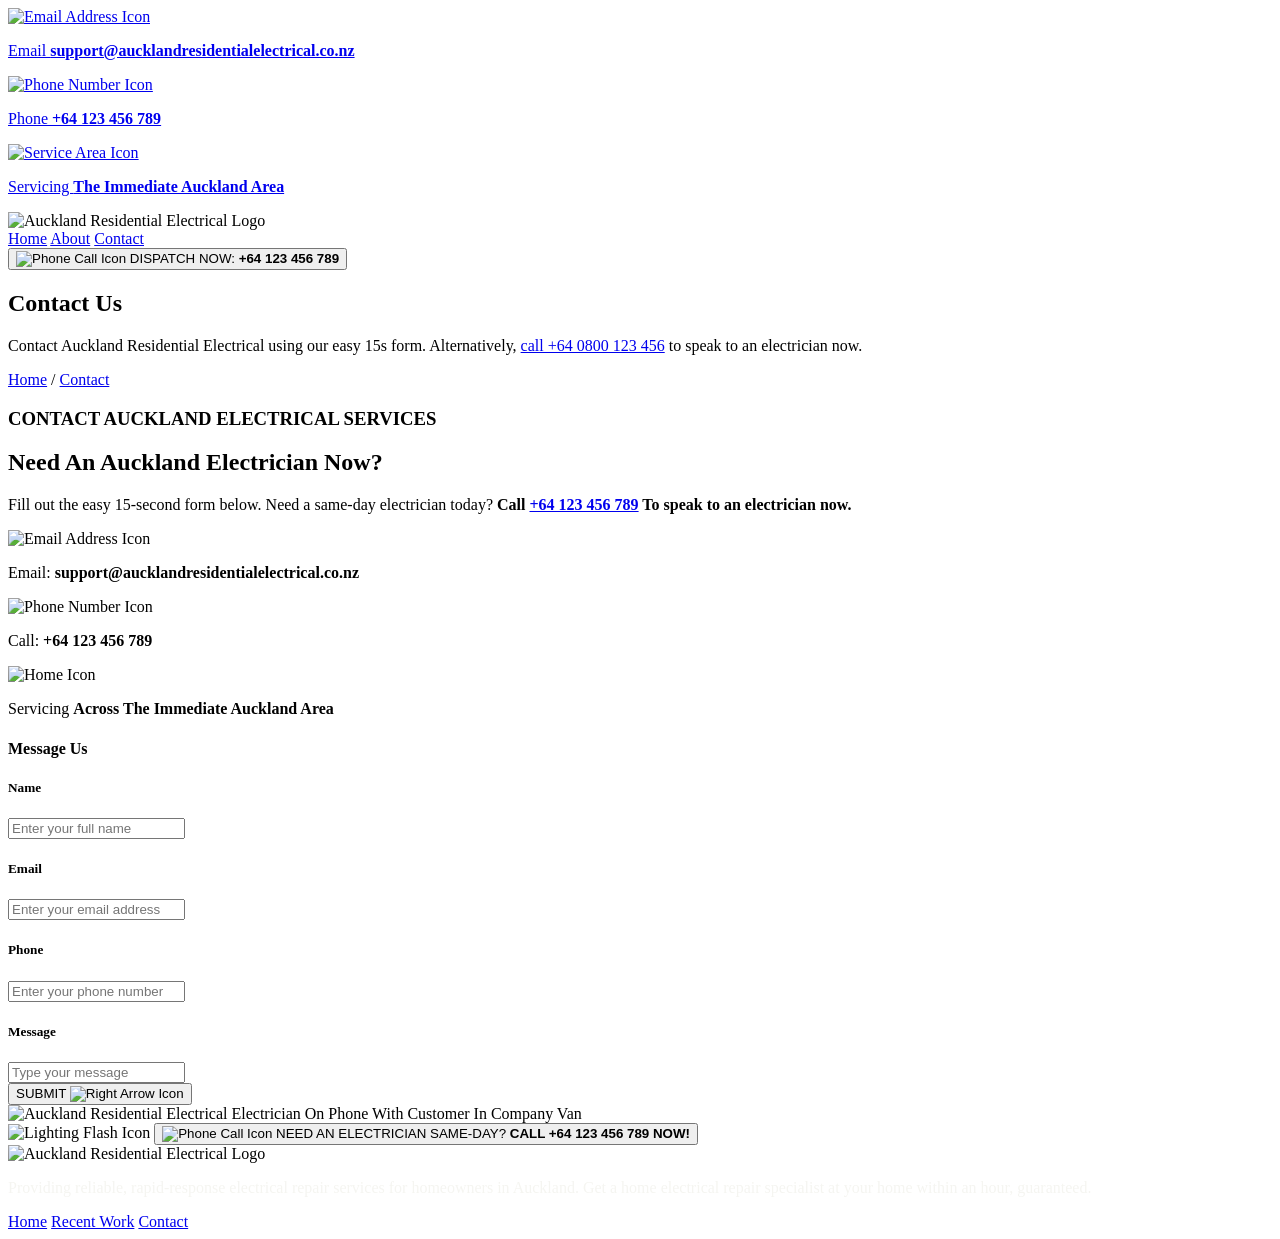
==== contact.html @ f425f7d3 "FINAL COMMIT: HTML upload for full contact page" ====
<!DOCTYPE html>

<html>
    <head>
        <!--Meta information-->
        <title>Contact Us | Auckland Residential Electrical</title>
        <meta name="description" content="Contact Auckland Residential Electrical using our easy 15s form. Alternatively, call +64 0800 123 456 to speak to an electrician now.">
        <meta charset="UTF-8">

        <!--CSS stylesheet connections-->
        <link rel="stylesheet" href="../css/main.css">
        <link rel="stylesheet" href="../css/global.css">
        <link rel="stylesheet" href="../css/contact.css">
        
        <!--Inter font connection-->
        <link rel="preconnect" href="https://fonts.googleapis.com">
        <link rel="preconnect" href="https://fonts.gstatic.com" crossorigin>
        <link href="https://fonts.googleapis.com/css2?family=Inter:ital,opsz,wght@0,14..32,100..900;1,14..32,100..900&display=swap" rel="stylesheet">

        <!--Roboto font connection-->
        <link rel="preconnect" href="https://fonts.googleapis.com">
        <link rel="preconnect" href="https://fonts.gstatic.com" crossorigin>
        <link href="https://fonts.googleapis.com/css2?family=Roboto:ital,wght@0,100..900;1,100..900&display=swap" rel="stylesheet">

        <!--Google Sans font connection-->
        <link rel="preconnect" href="https://fonts.googleapis.com">
        <link rel="preconnect" href="https://fonts.gstatic.com" crossorigin>
        <link href="https://fonts.googleapis.com/css2?family=Google+Sans:ital,opsz,wght@0,17..18,400..700;1,17..18,400..700&family=Roboto:ital,wght@0,100..900;1,100..900&display=swap" rel="stylesheet">
    </head>
    <body>
        <header>
            <!--The yellow bar at the top of the header. Displays email, phone, & service area buttons in a thin row-->
            <div class="header-top-bar">
                <a class="header-top-bar-contact-button" href="mailto:support@aucklandresidentialelectrical.co.nz"> <!--'a' element acts as a link AND container for icon & text-->
                    <img class="header-top-bar-contact-button-icon" src="../images/icons/email_address_icon.png" alt="Email Address Icon">
                    <p class="header-top-bar-contact-button-text">Email <strong>support@aucklandresidentialelectrical.co.nz</strong></p>
                </a>
                <a class="header-top-bar-contact-button" href="tel:+64 123 456 789"> <!--'a' element acts as a link AND container for icon & text-->
                    <img class="header-top-bar-contact-button-icon" src="../images/icons/phone_number_icon.png" alt="Phone Number Icon">
                    <p class="header-top-bar-contact-button-text">Phone <strong>+64 123 456 789</strong></p>
                </a>
                <a class="header-top-bar-contact-button" href="https://maps.google.com/aucklandresidentialelectrical.co.nz" target="_blank"> <!--'a' element acts as a link AND container for icon & text-->
                    <img class="header-top-bar-contact-button-icon" src="../images/icons/home_icon.png" alt="Service Area Icon">
                    <p class="header-top-bar-contact-button-text">Servicing <strong>The Immediate Auckland Area</strong></p>
                </a>
            </div>
            <!--The main header content container, such as logo and nav bar-->
            <div class="header-main">
                <img class="header-logo" src="../images/main-images/Auckland_Residential_Electrical_Logo_Cropped.jpg" alt="Auckland Residential Electrical Logo" href=".html\index.html">
                <div class="header-navigation-bar">
                    <a class="header-navigation-button" href="../html/index.html" target="_blank">Home</a>
                    <a class="header-navigation-button" href="../html/recent-work.html" target="_blank">About</a>
                    <a class="header-navigation-button" href="../html/contact.html" target="_blank">Contact</a>
                </div>
                <!--The phone call CTA button acts as a button AND as a container for icon + text-->
                <button class="header-phone-call-button" href="tel:+64 123 456 789">
                    <img class="header-phone-call-button-phone-icon" src="../images/icons/phone_number_icon.png" alt="Phone Call Icon">
                    DISPATCH NOW: <strong>+64 123 456 789</strong>
                </button>
            </div>
        </header>
        <main>
            <section class="breadcrumb-section">
                <div class="breadcrumb-section-main">
                    <div class="content-container" style="gap: 20px;">
                        <h1 class="breadcrumb-section-h1">Contact Us</h1>
                        <p class="breadcrumb-section-text">Contact Auckland Residential Electrical using our easy 15s form. Alternatively, <a class="breadcrumb-section-text-call-link" href="tel:+64 123456789">call +64 0800 123 456</a> to speak to an electrician now.</p>
                    </div>
                </div>
                <div class="breadcrumb-container">
                    <p class="breadcrumb"><a class="breadcrumb-link" href="../html/index.html" target="_blank">Home</a> / <a class="breadcrumb-link" href="../html/contact.html" target="_blank">Contact</a></p>
                </div>
            </section>
            <section class="contact-section">
                <div class="contact-section-two-column-layout-div">
                    <div class="content-container">
                        <div class="text-container">
                            <h3>CONTACT AUCKLAND ELECTRICAL SERVICES</h3>
                            <h2>Need An Auckland Electrician Now?</h2>
                            <p>Fill out the easy 15-second form below. Need a same-day electrician today? <strong>Call <a class="contact-section-call-link" href="tel:+64 123456789">+64 123 456 789</a> To speak to an electrician now.</strong></p>
                        </div>
                        <div class="contact-details-container" href="mailto:support@aucklandresidential.co.nz">
                            <div class="contact-detail">
                                <img class="contact-detail-icon" href="mailto:support@aucklandresidential.co.nz" src="../images/icons/email_address_icon.png" alt="Email Address Icon">
                                <p class="contact-detail-text" href="mailto:support@aucklandresidential.co.nz">Email: <strong>support@aucklandresidentialelectrical.co.nz</strong></p>
                            </div>
                            <div class="contact-detail" href="tel:+64 123456789">
                                <img class="contact-detail-icon" href="tel:+64 123456789" src="../images/icons/phone_number_icon.png" alt="Phone Number Icon">
                                <p class="contact-detail-text" href="tel:+64 123456789">Call: <strong>+64 123 456 789</strong></p>
                            </div>
                            <div class="contact-detail" href="https://maps.google.com/auckland-residential-electrical" target="_blank">
                                <img class="contact-detail-icon" href="https://maps.google.com/auckland-residential-electrical" target="_blank" src="../images/icons/home_icon.png" alt="Home Icon">
                                <p class="contact-detail-text" href="https://maps.google.com/auckland-residential-electrical" target="_blank">Servicing <strong>Across The Immediate Auckland Area</strong></p>
                            </div>
                        </div>
                        <form class="contact-section-form">
                            <h4 class="contact-form-header">Message Us</h4>
                            <div class="form-field-container">
                                <h5 class="form-field-title">Name</h5>
                                <input class="form-field" type="text" placeholder="Enter your full name">
                            </div>
                            <div class="form-field-container">
                                <h5 class="form-field-title">Email</h5>
                                <input class="form-field" type="email" placeholder="Enter your email address">
                            </div>
                            <div class="form-field-container">
                                <h5 class="form-field-title">Phone</h5>
                                <input class="form-field" type="tel" placeholder="Enter your phone number">
                            </div>
                            <div class="form-field-container">
                                <h5 class="form-field-title">Message</h5>
                                <input class="form-field" type="text" placeholder="Type your message">
                            </div>
                            <button class="form-submit-button">
                                SUBMIT
                                <img class="form-submit-button-icon" src="../images/icons/right_arrow_icon.png" alt="Right Arrow Icon">
                            </button>
                        </form>
                    </div>
                    <div class="contact-section-right-image-container">
                        <img class="contact-section-right-image" src="../images/main-images/auckland_city_five.jpg" alt="Auckland Residential Electrical Electrician On Phone With Customer In Company Van">
                    </div>
                </div>
            </section>
        </main>
        <footer>
            <div class="footer-top-div" href="tel:+64 123456789">
                <img class="footer-top-div-lighting-flash-icon" src="../images/icons/lightning_flash_icon.png" alt="Lighting Flash Icon">
                <button class="footer-top-div-call-button">
                    <img class="footer-top-div-call-button-phone-icon" src="../images/icons/phone_number_icon.png" alt="Phone Call Icon">
                    NEED AN ELECTRICIAN SAME-DAY? <strong>CALL <span class="footer-top-div-call-button-number-underline-text">+64 123 456 789 NOW!</span></strong>
                </button>
            </div>
            <div class="footer-main">
                <img class="footer-logo" src="../images/main-images/Auckland_Residential_Electrical_Logo_Cropped.jpg" alt="Auckland Residential Electrical Logo">
                <p style="color: #f5f5f1;">Providing reliable, rapid-response electrical repair services for homeowners in Auckland. Get a home electrical repair specialist at your home within an hour, guaranteed.</p>
                <div class="footer-navigation-bar">
                    <a class="footer-navigation-button" href="../html/index.html" target="_blank">Home</a>
                    <a class="footer-navigation-button" href="../html/recent-work.html" target="_blank">Recent Work</a>
                    <a class="footer-navigation-button" href="../html/contact.html" target="_blank">Contact</a>
                </div>
            </div>
        </footer>
    </body>
</html>
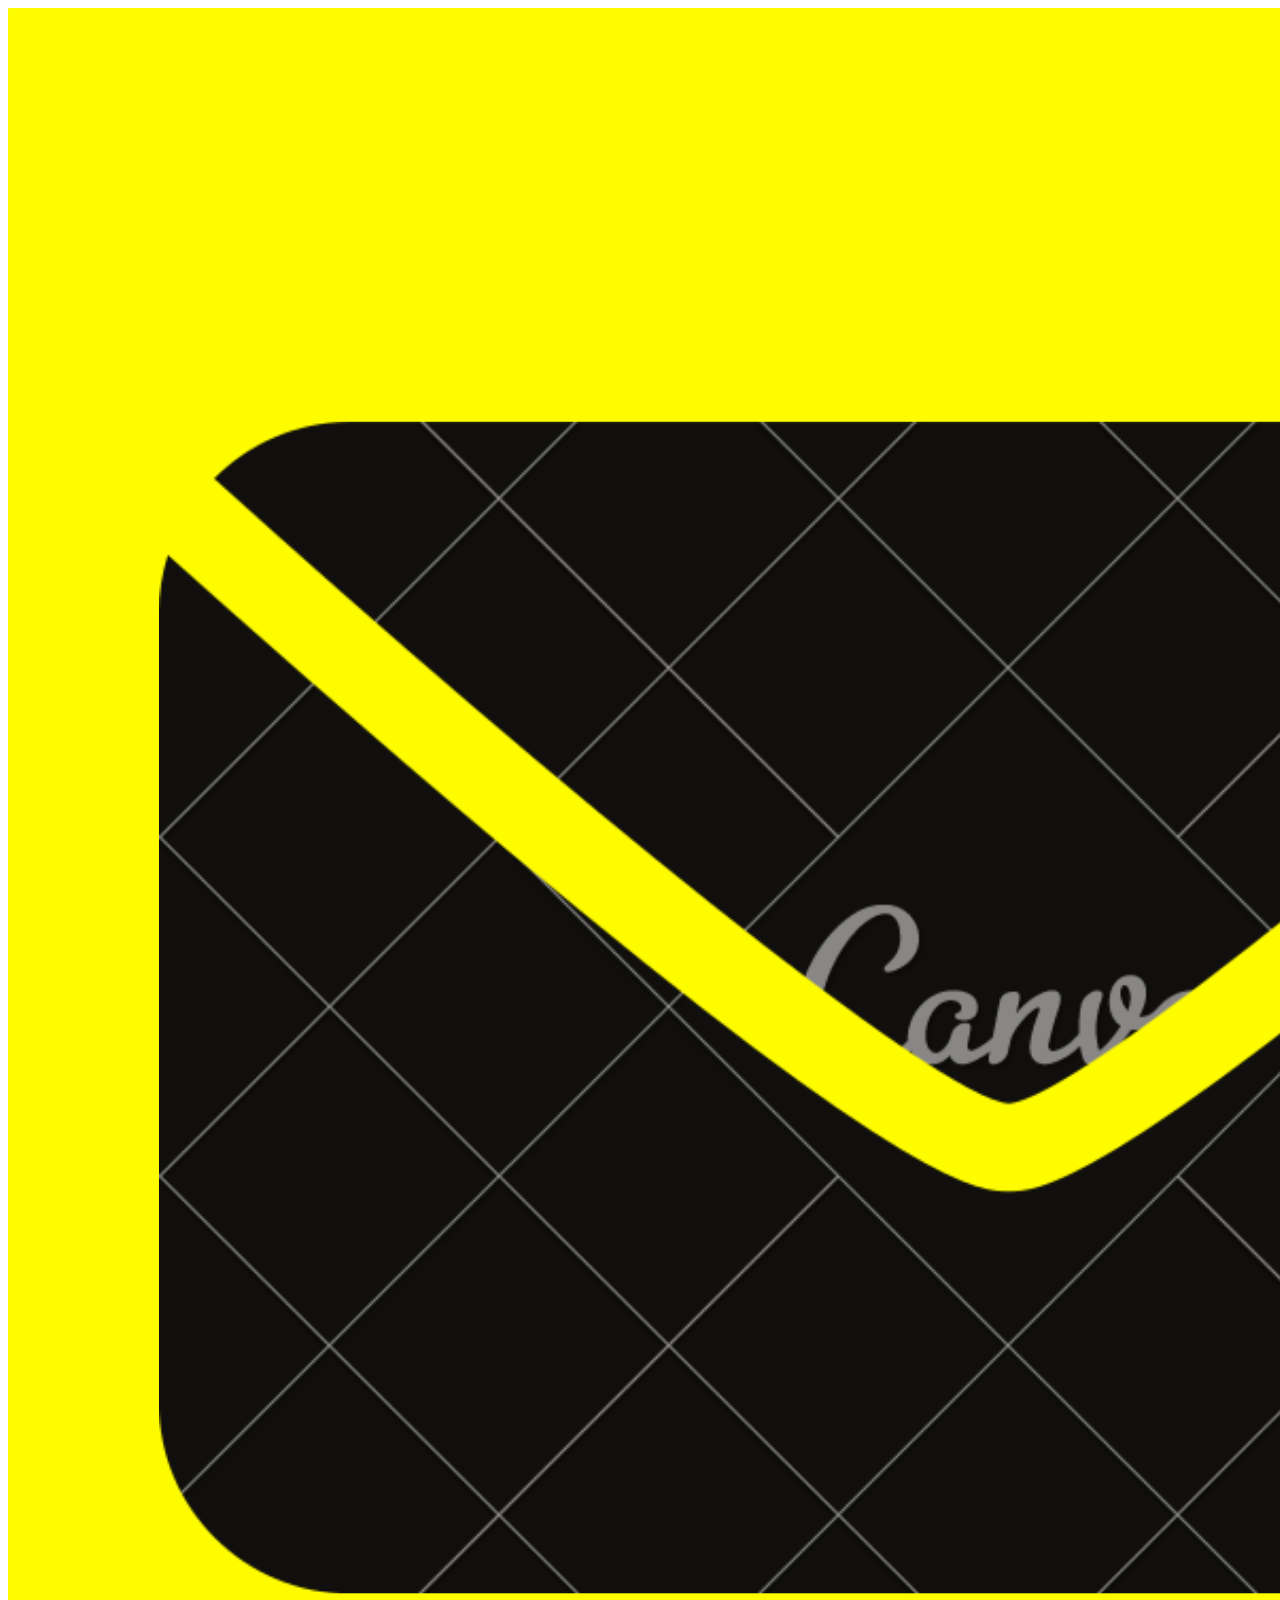
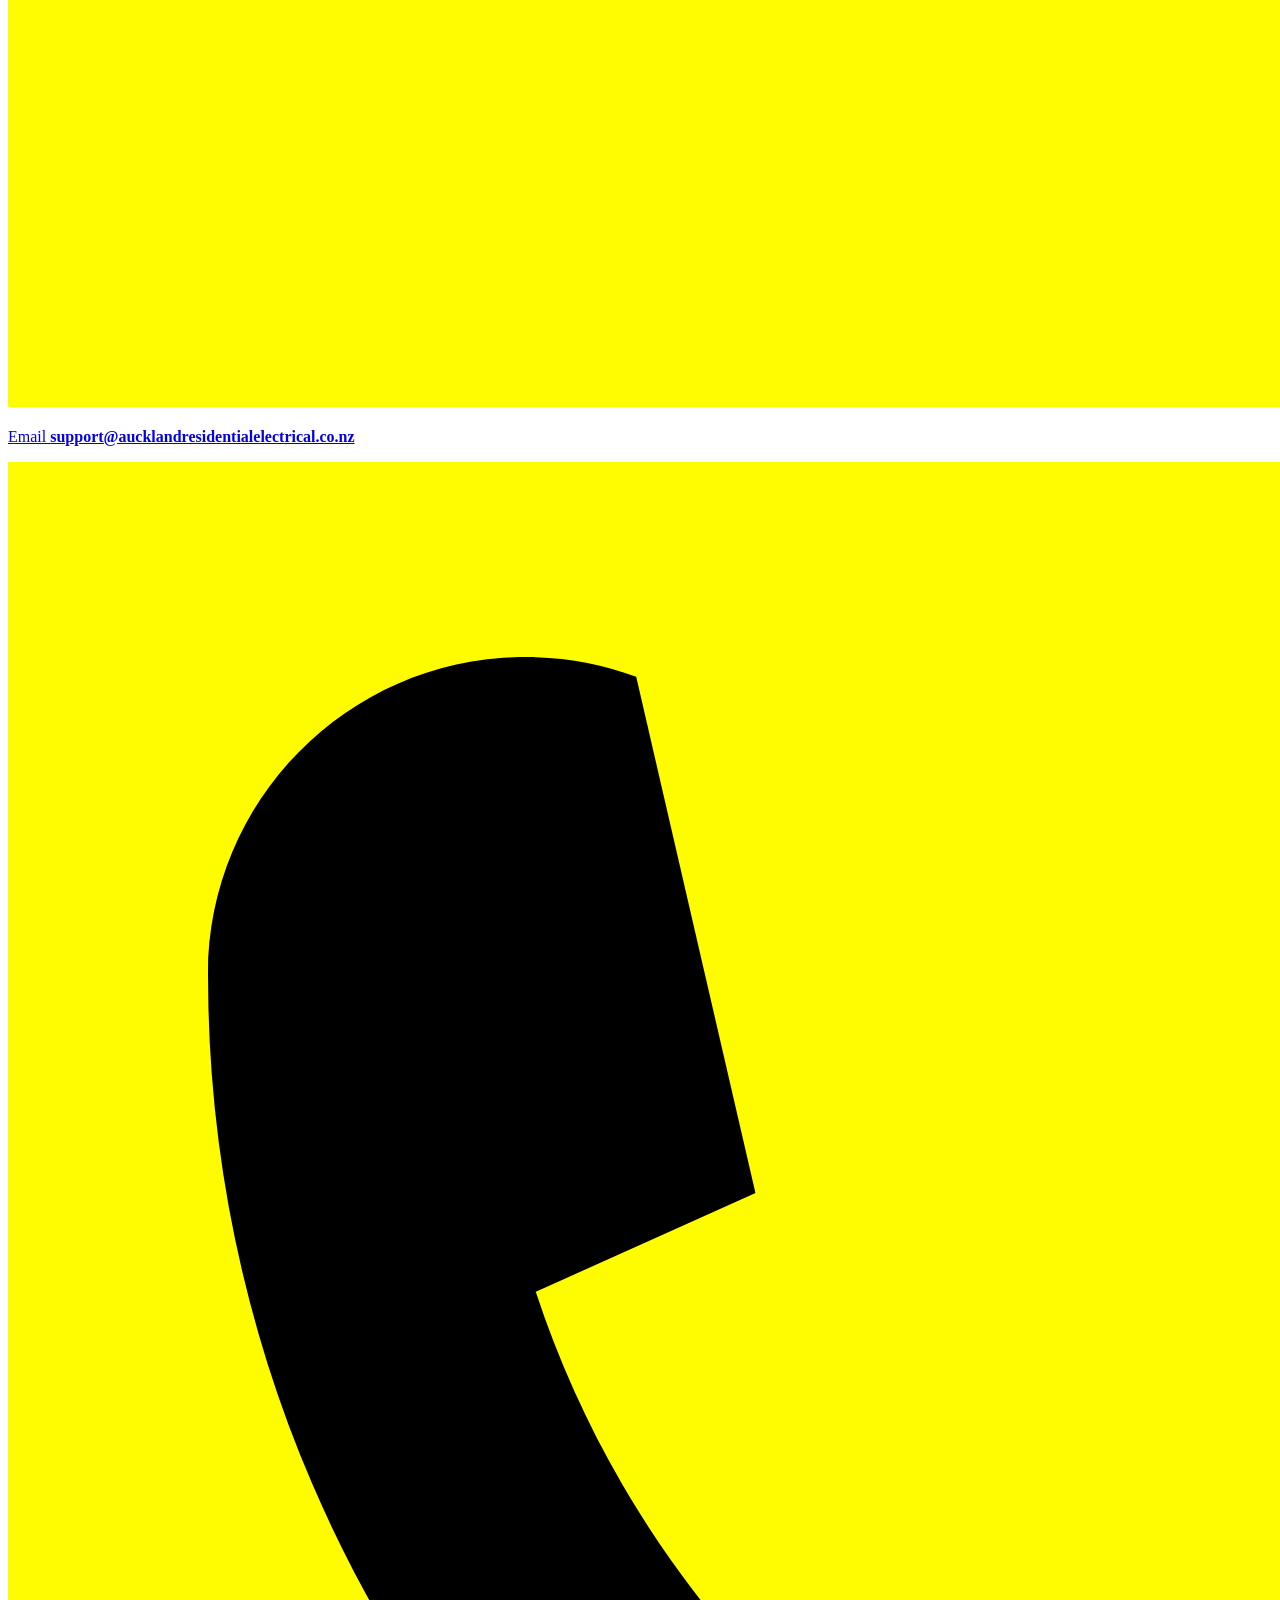
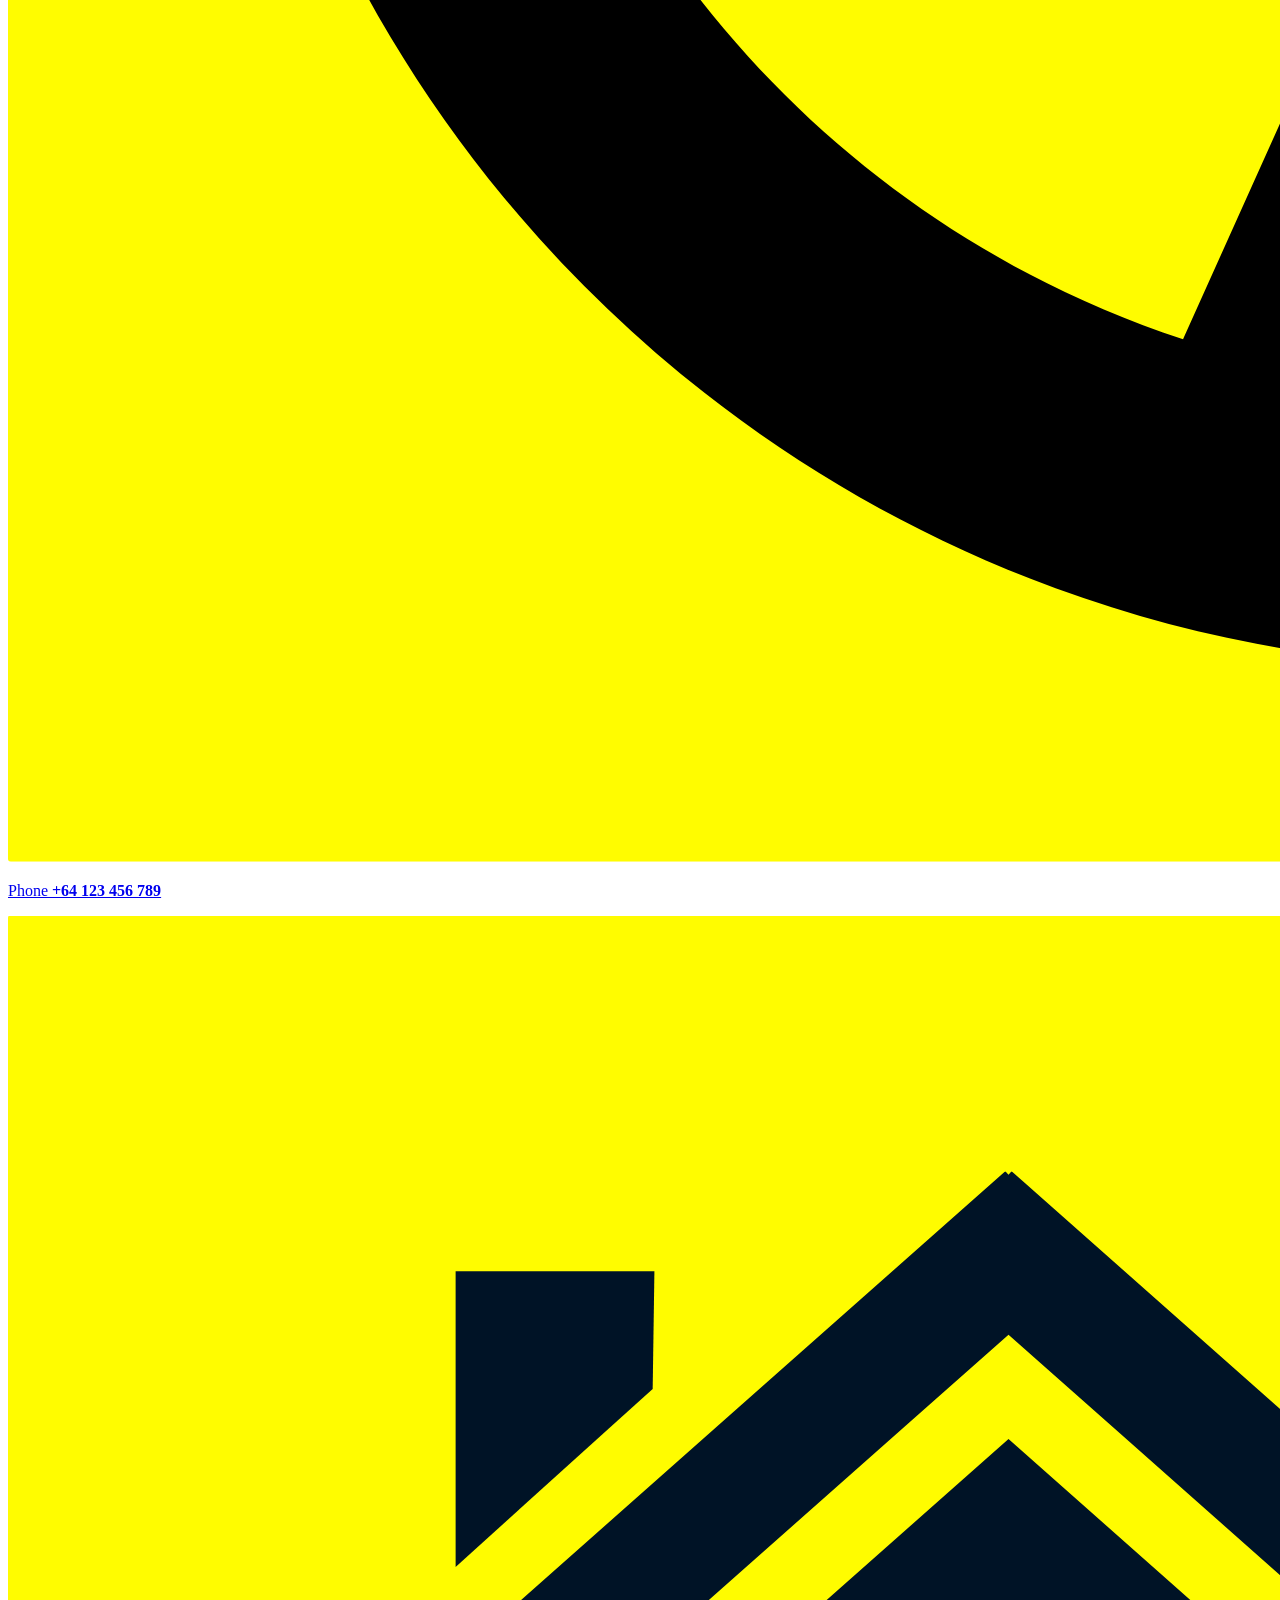
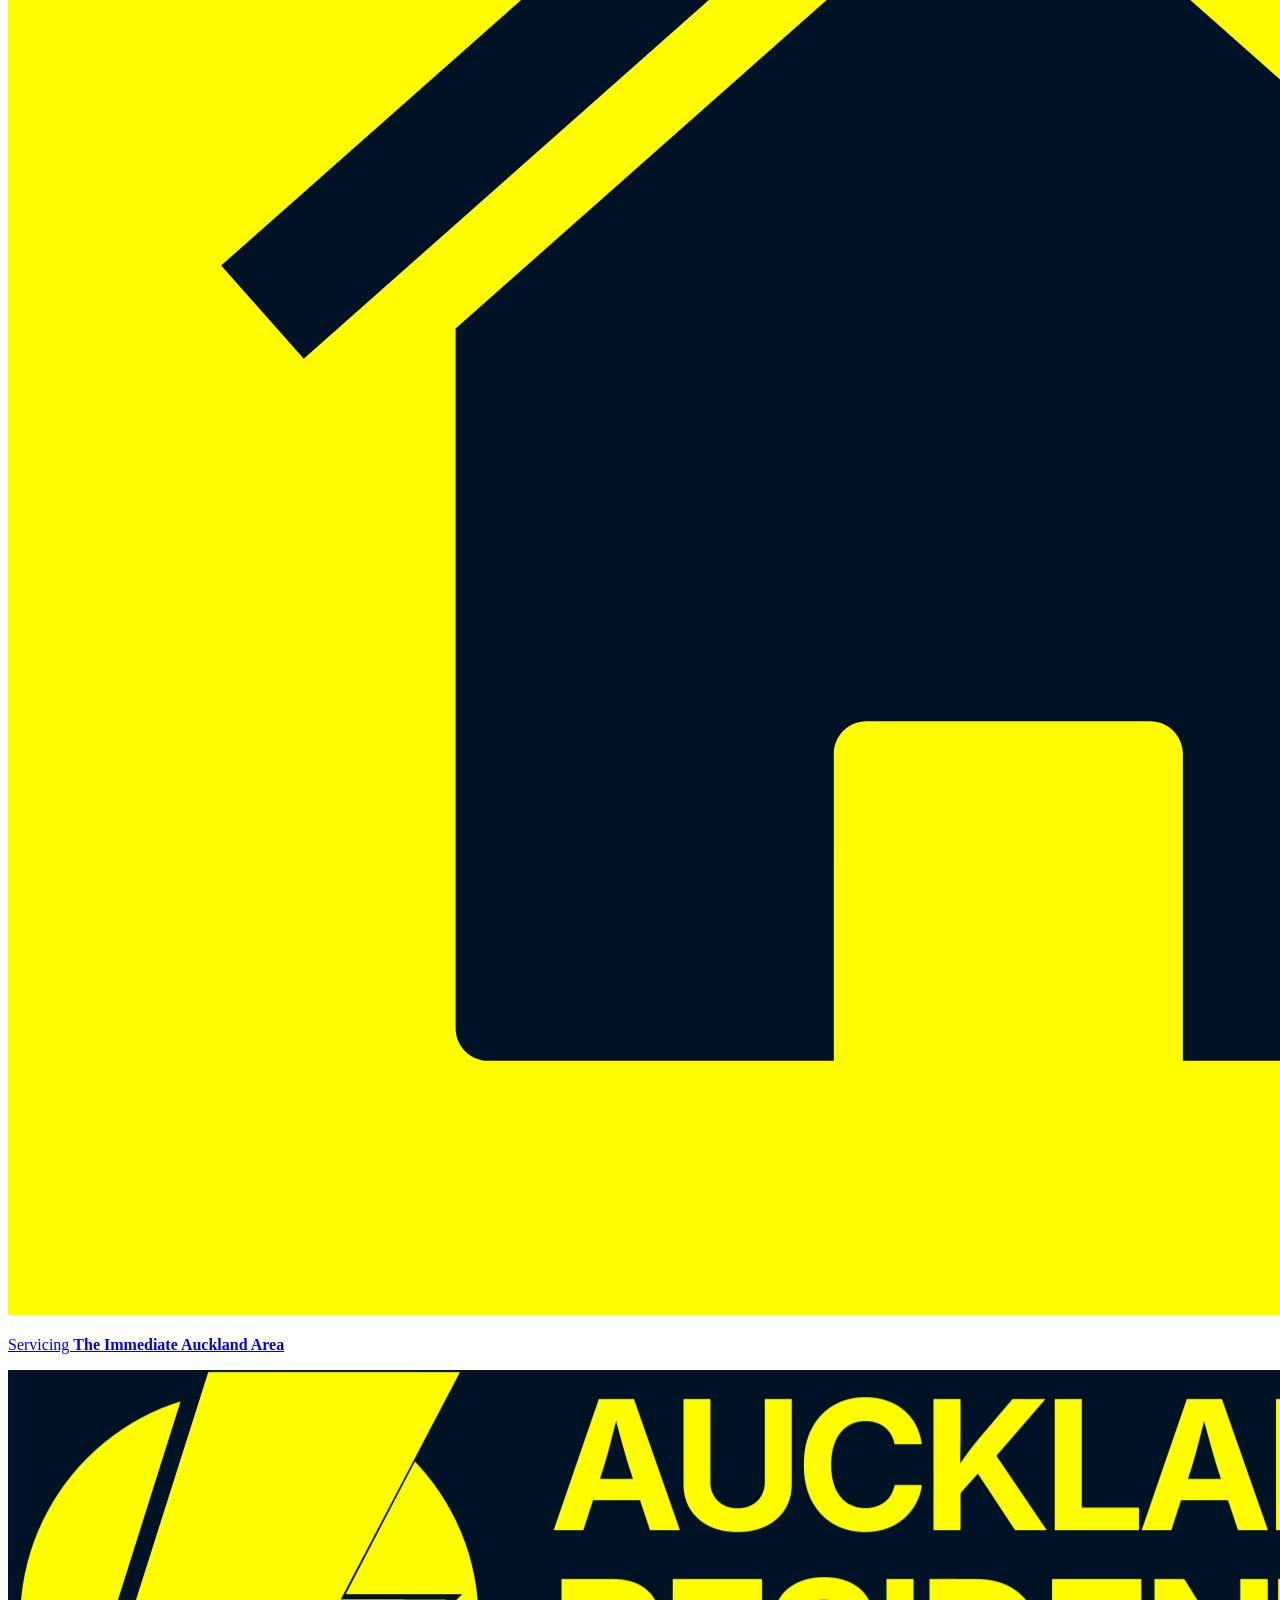
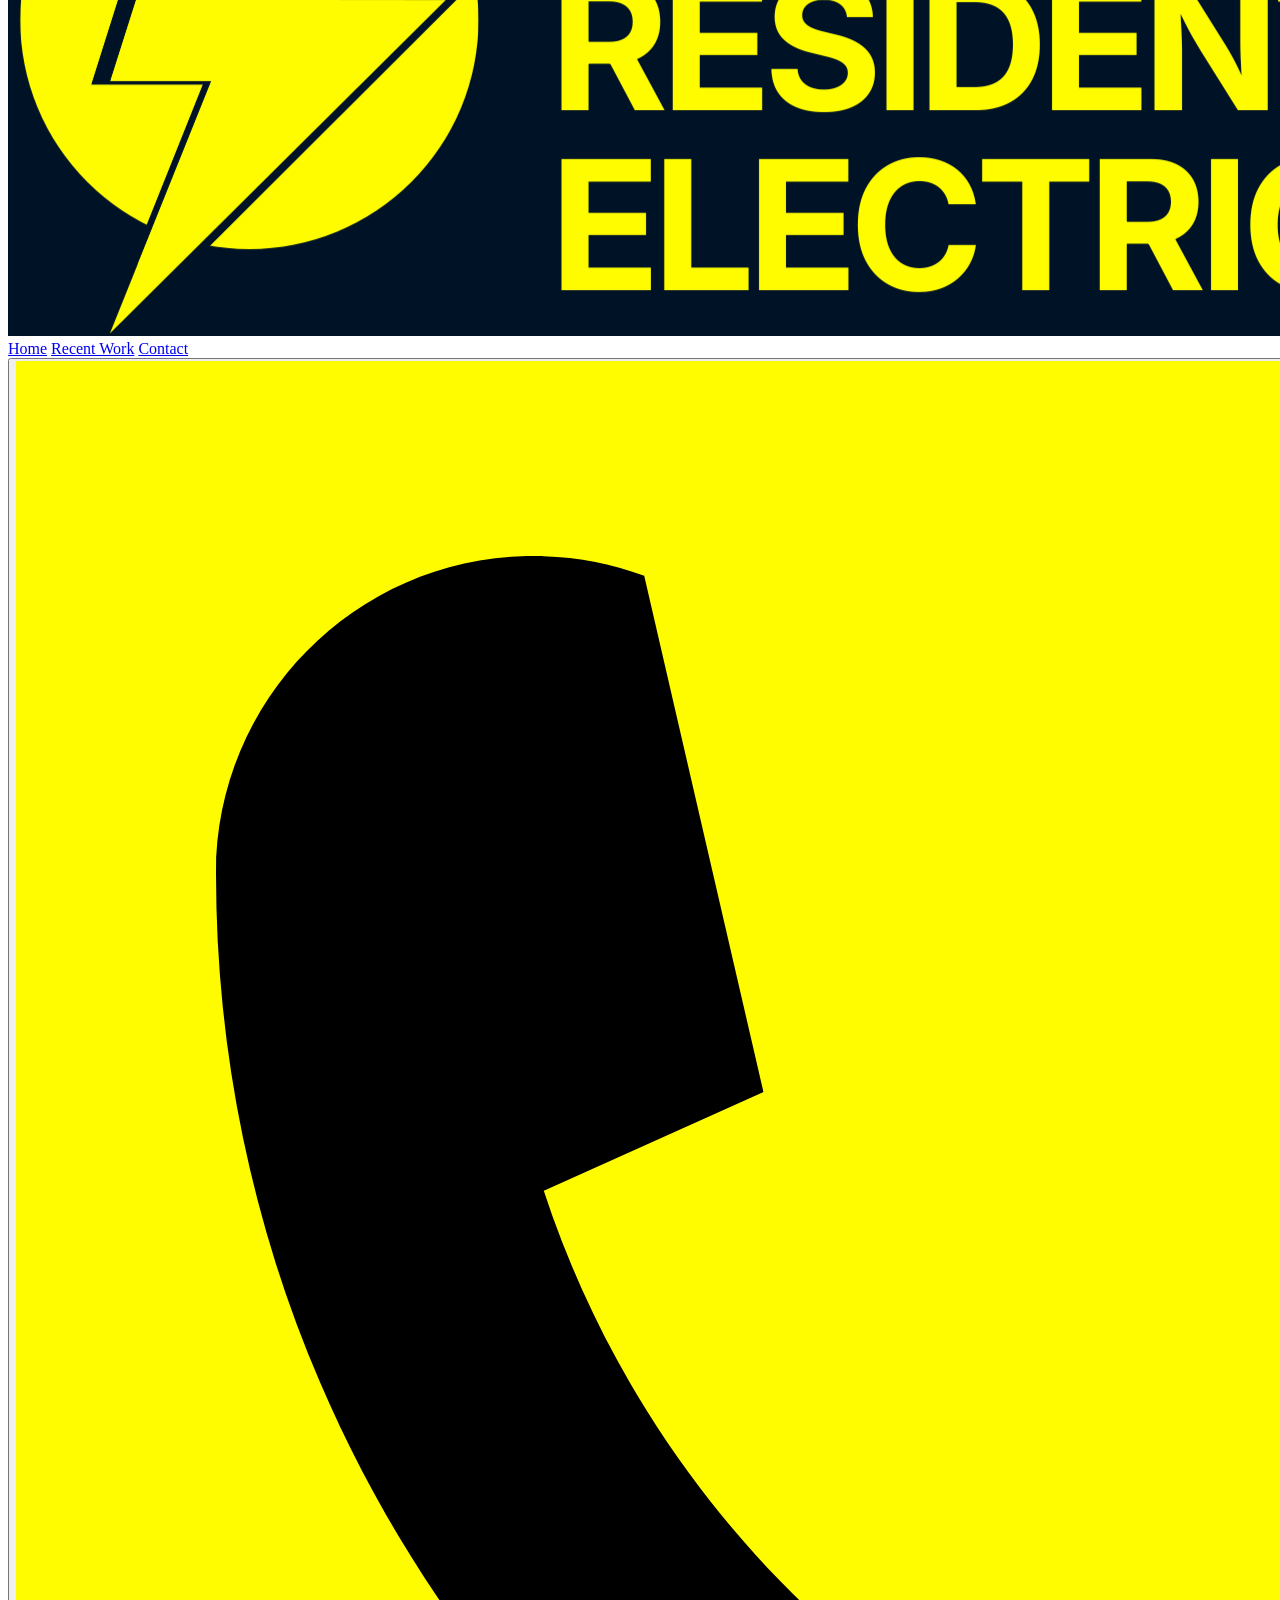
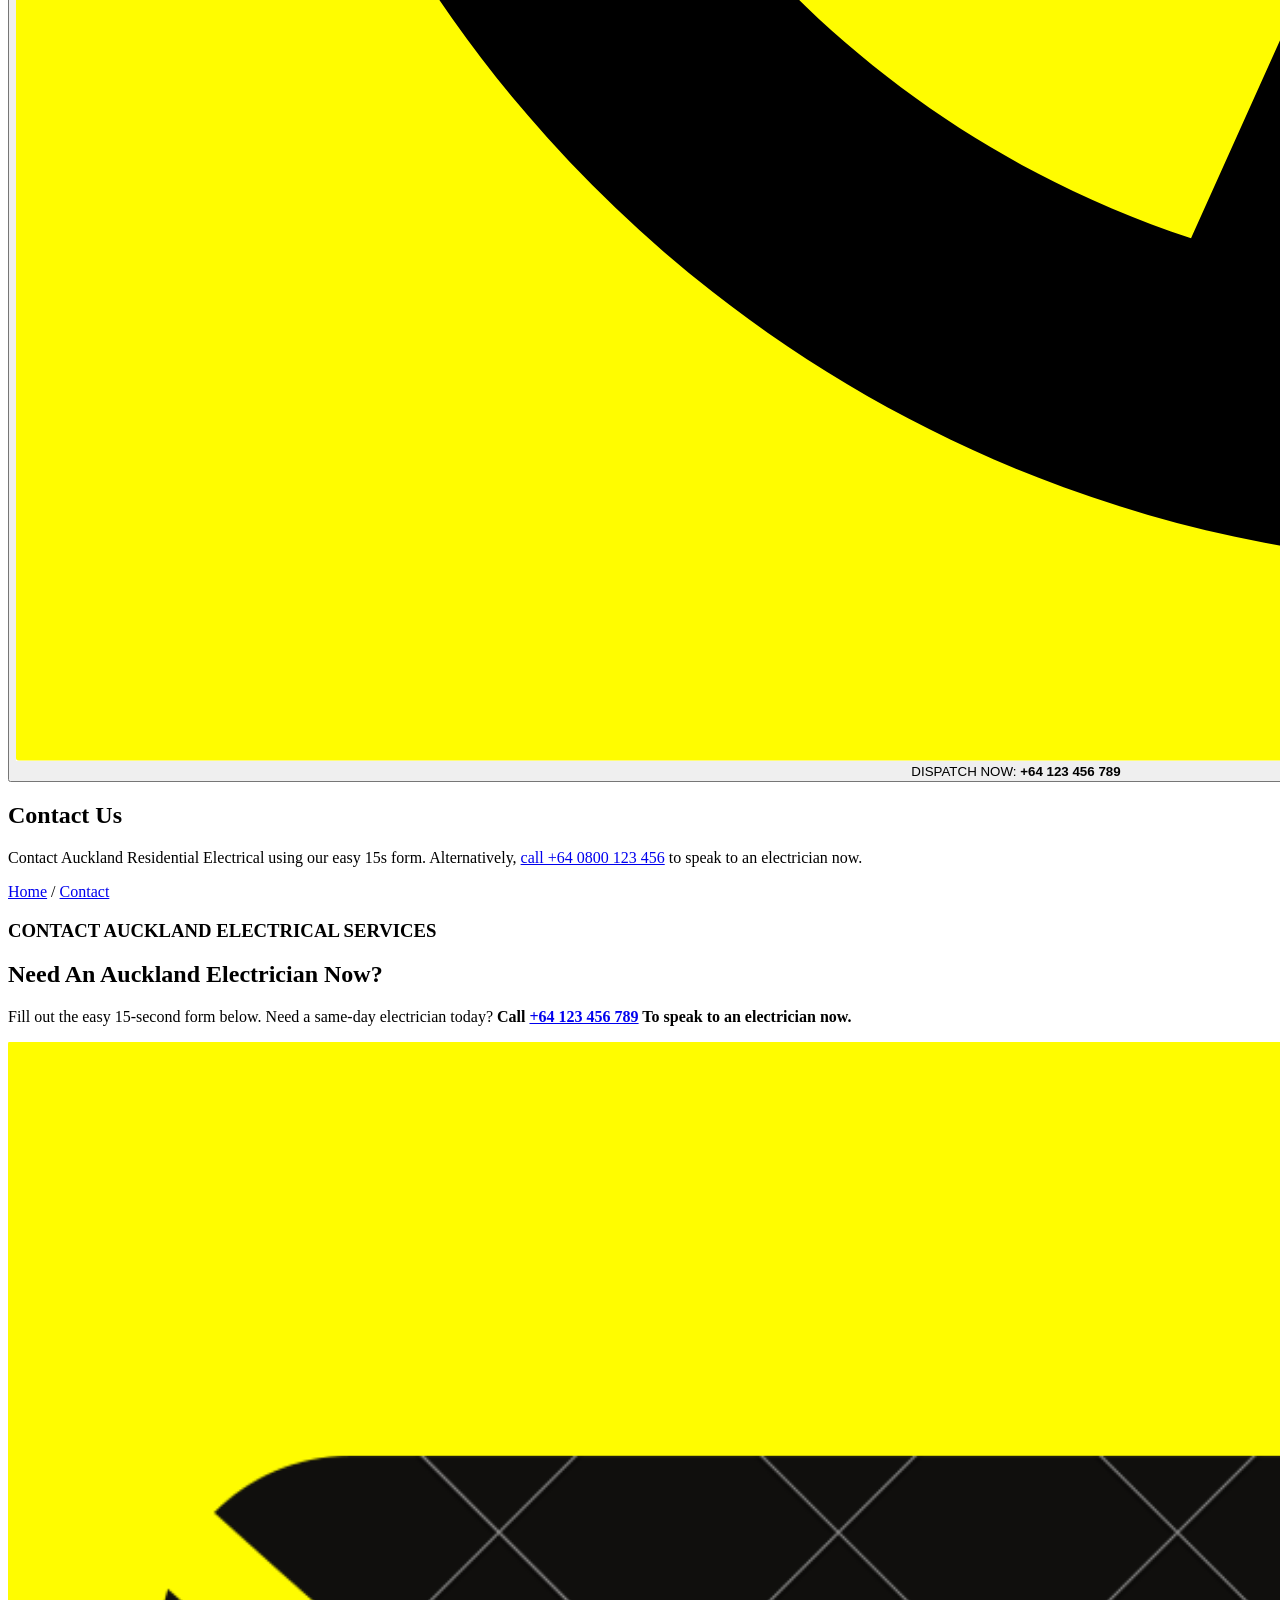
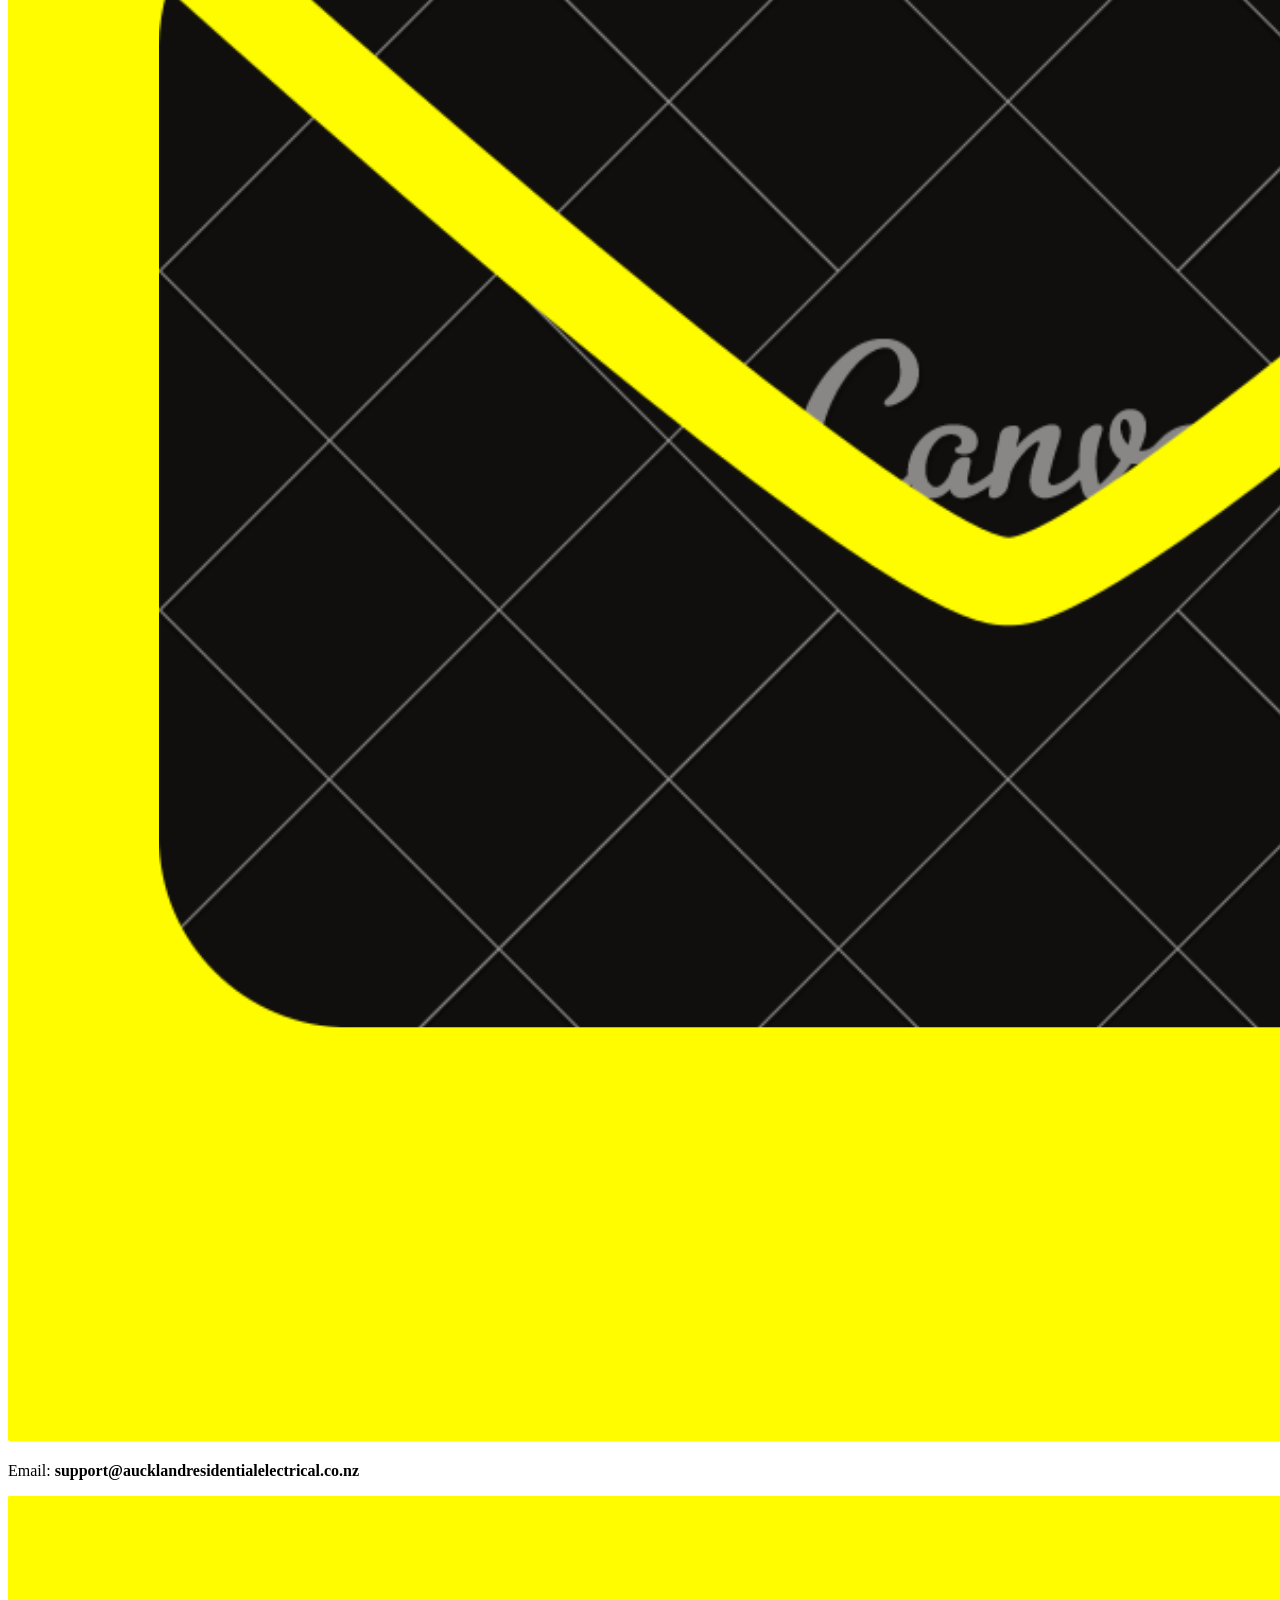
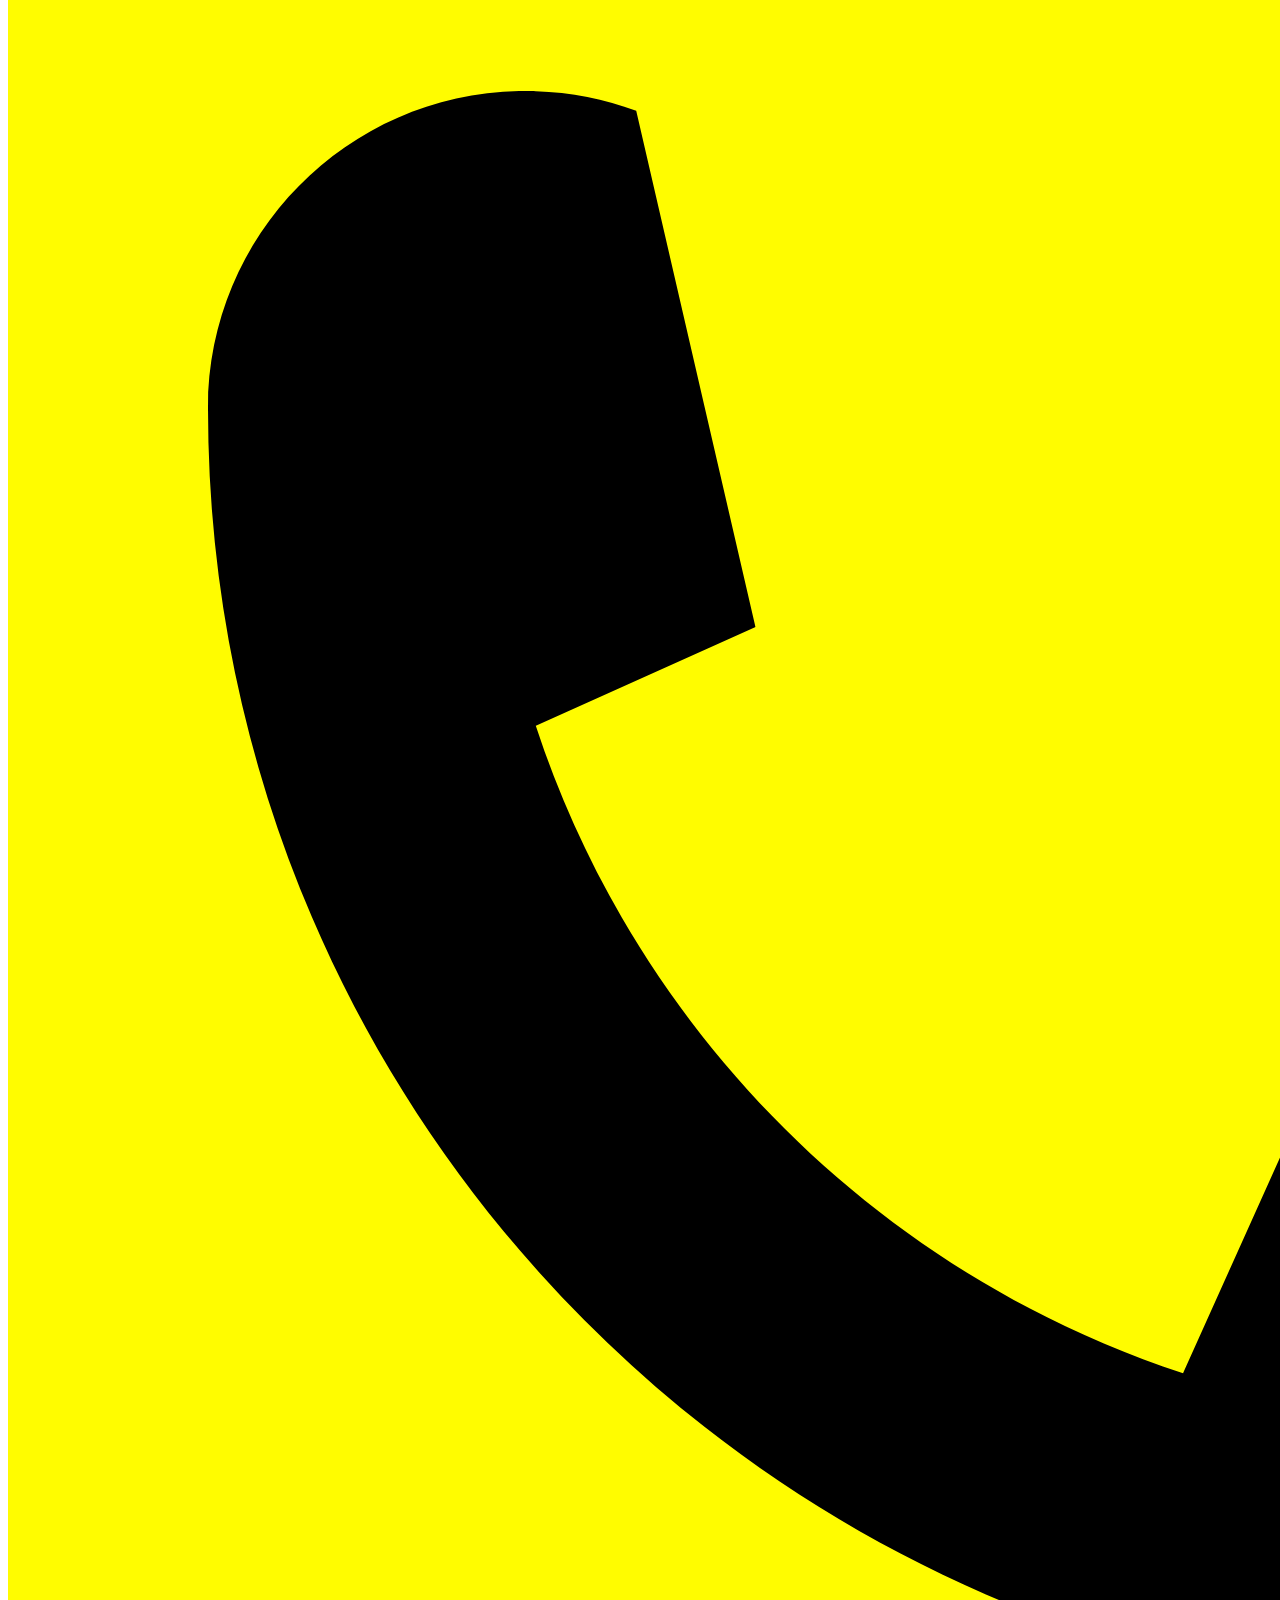
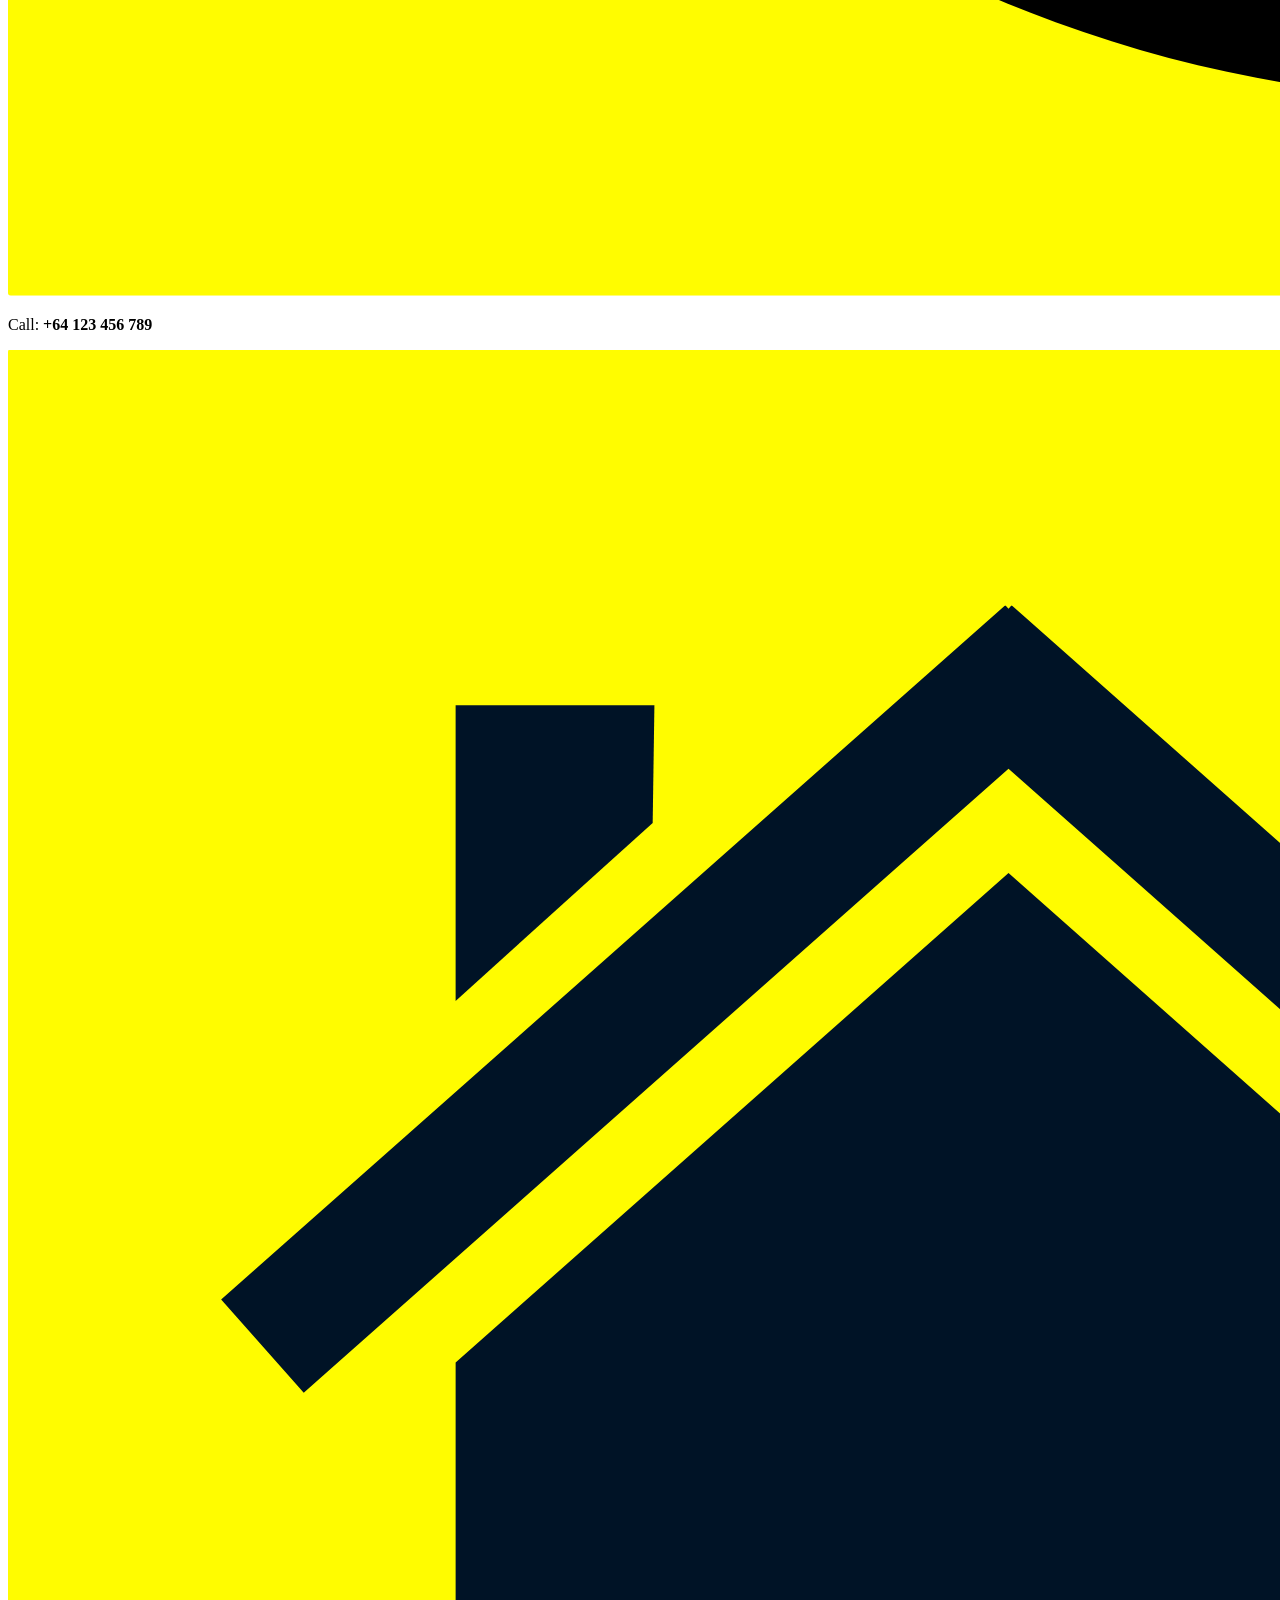
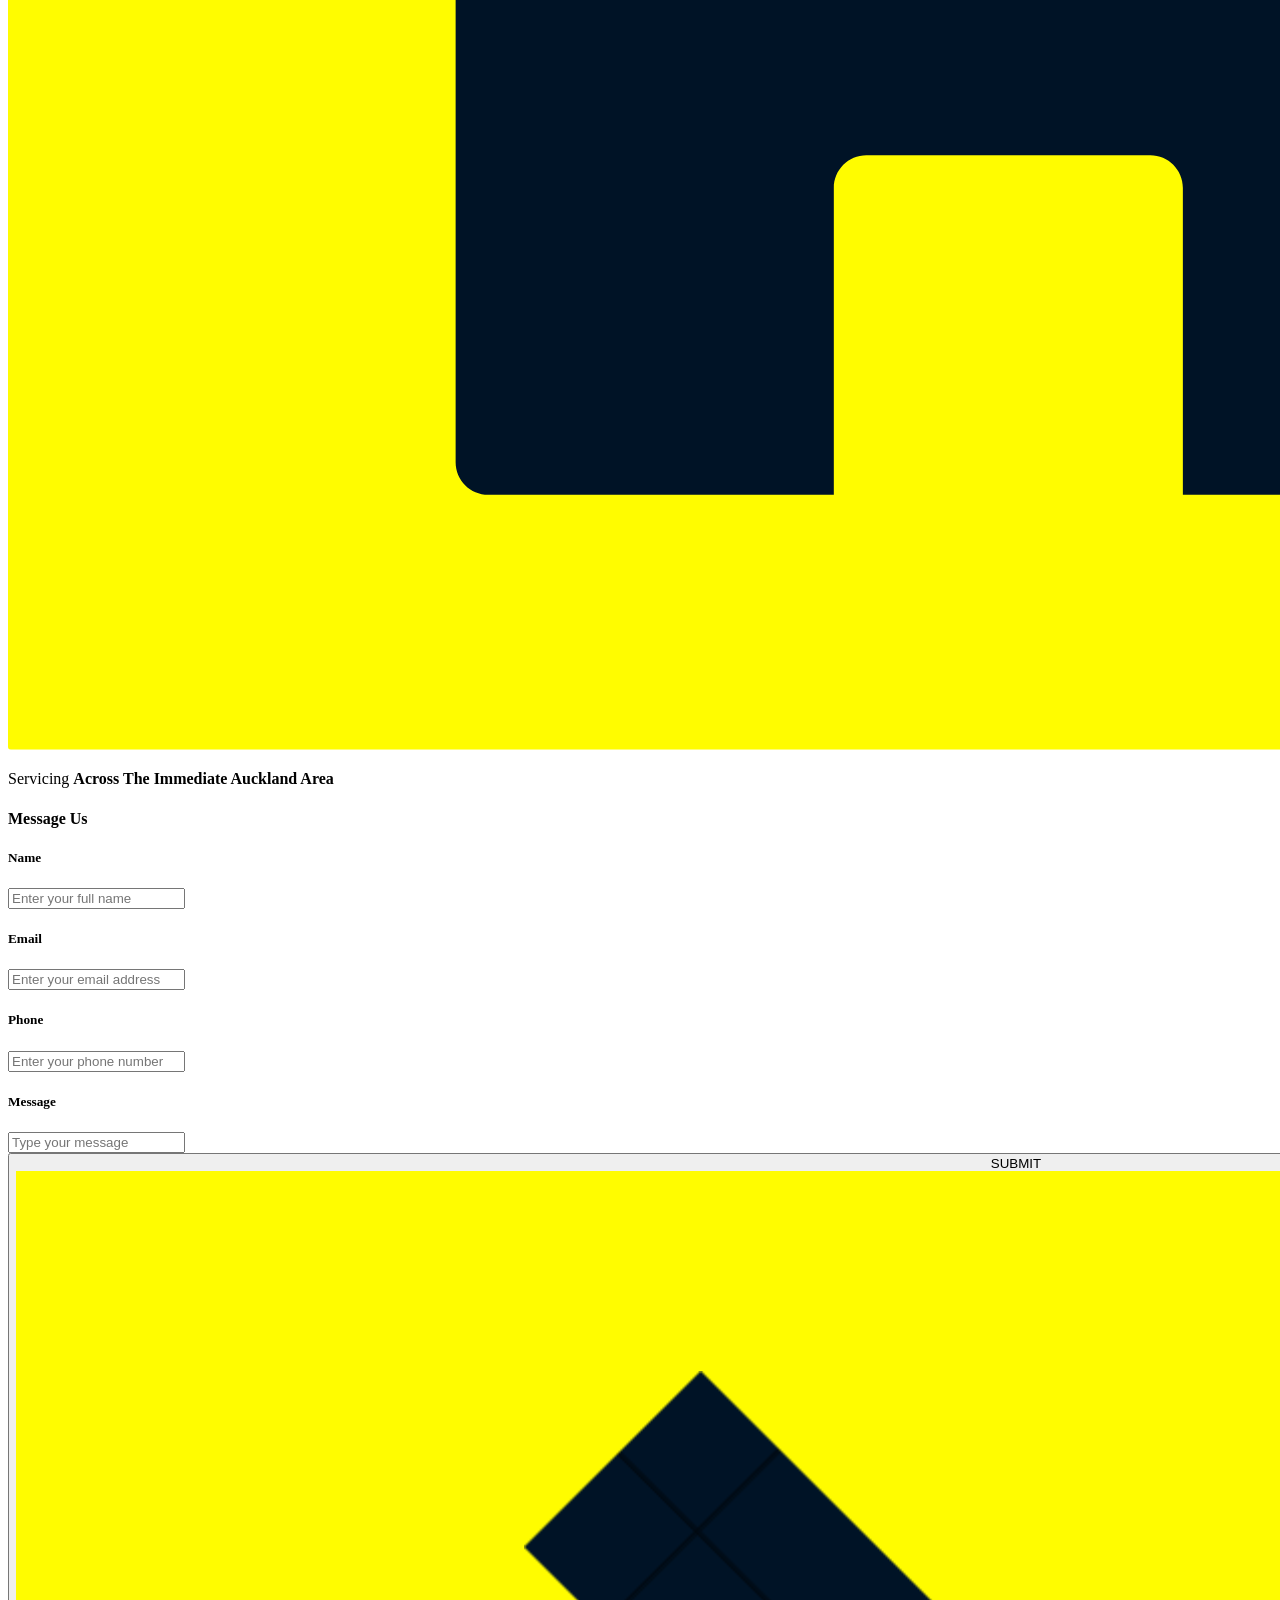
==== commit 126cee9c: "Updated navigation button from 'about' to 'recent work'" ====
--- a/contact.html
+++ b/contact.html
@@ -49,7 +49,7 @@
                 <img class="header-logo" src="../images/main-images/Auckland_Residential_Electrical_Logo_Cropped.jpg" alt="Auckland Residential Electrical Logo" href=".html\index.html">
                 <div class="header-navigation-bar">
                     <a class="header-navigation-button" href="../html/index.html" target="_blank">Home</a>
-                    <a class="header-navigation-button" href="../html/recent-work.html" target="_blank">About</a>
+                    <a class="header-navigation-button" href="../html/recent-work.html" target="_blank">Recent Work</a>
                     <a class="header-navigation-button" href="../html/contact.html" target="_blank">Contact</a>
                 </div>
                 <!--The phone call CTA button acts as a button AND as a container for icon + text-->
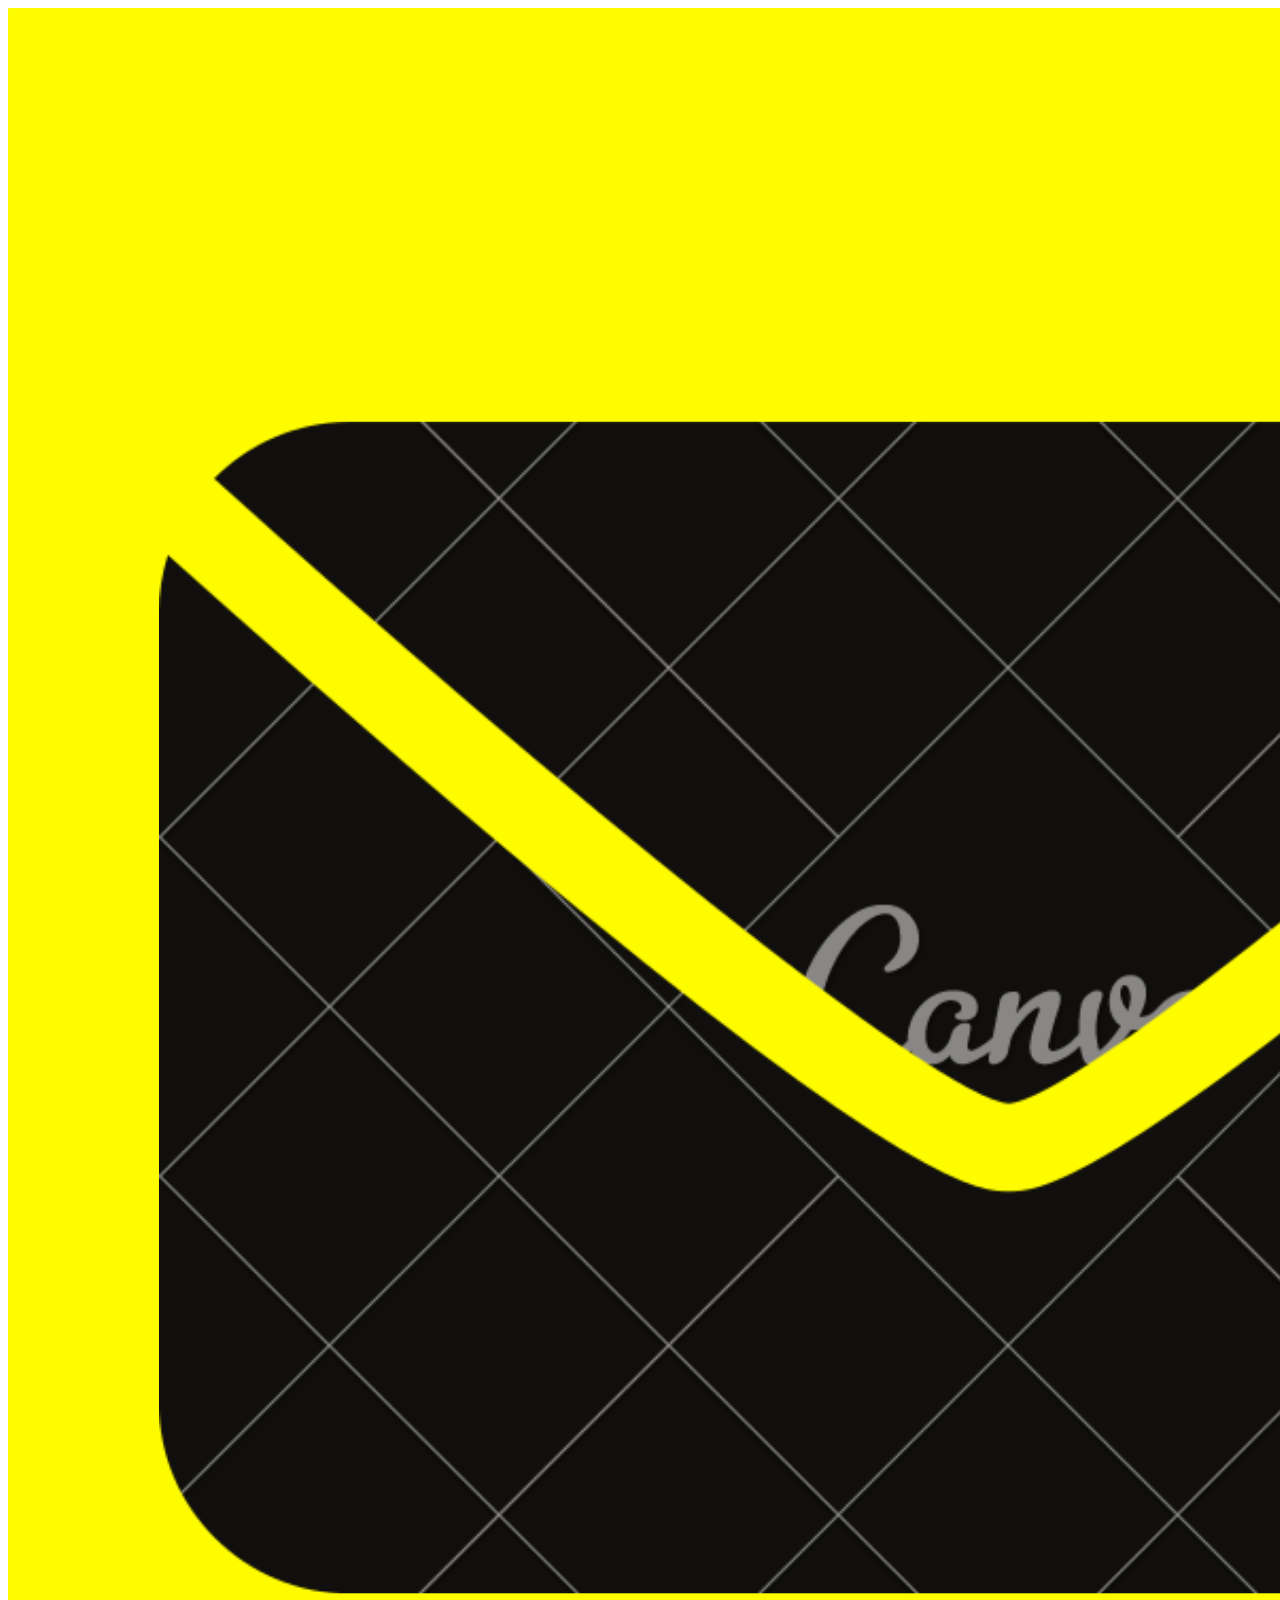
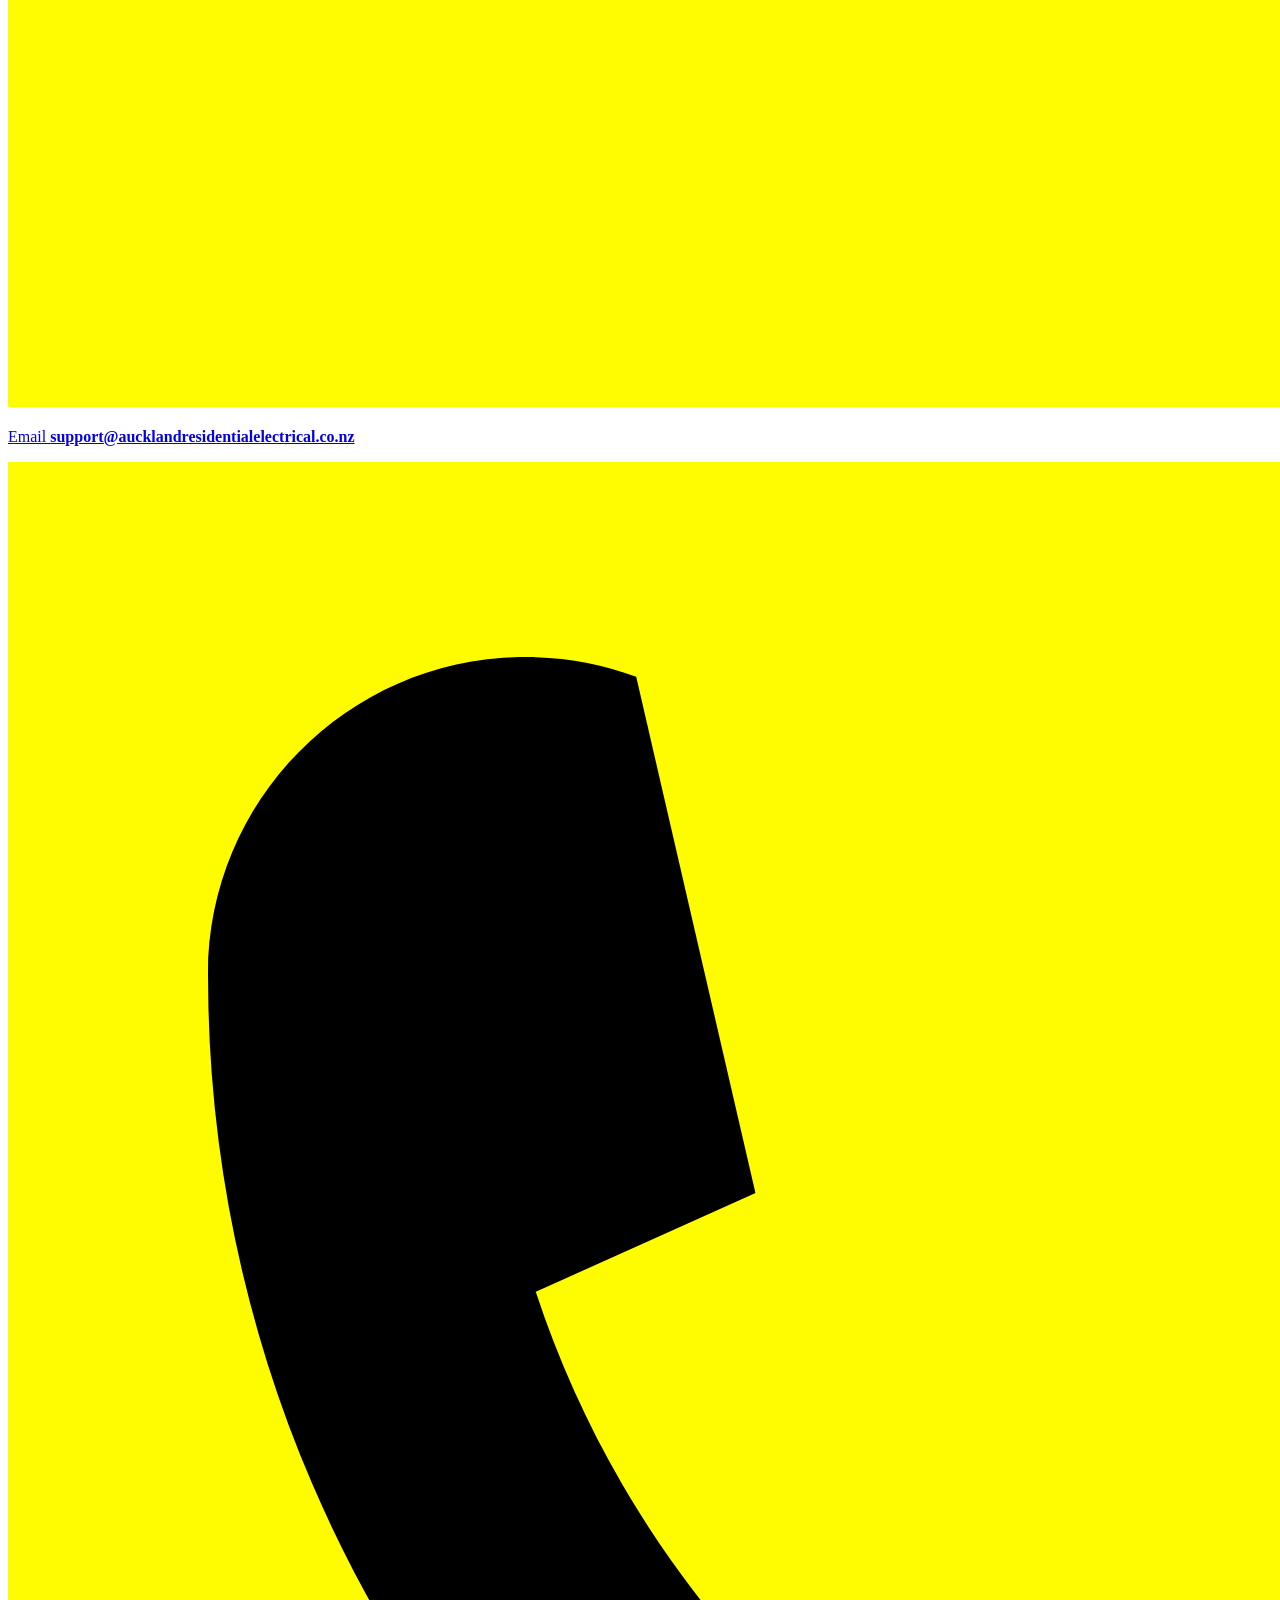
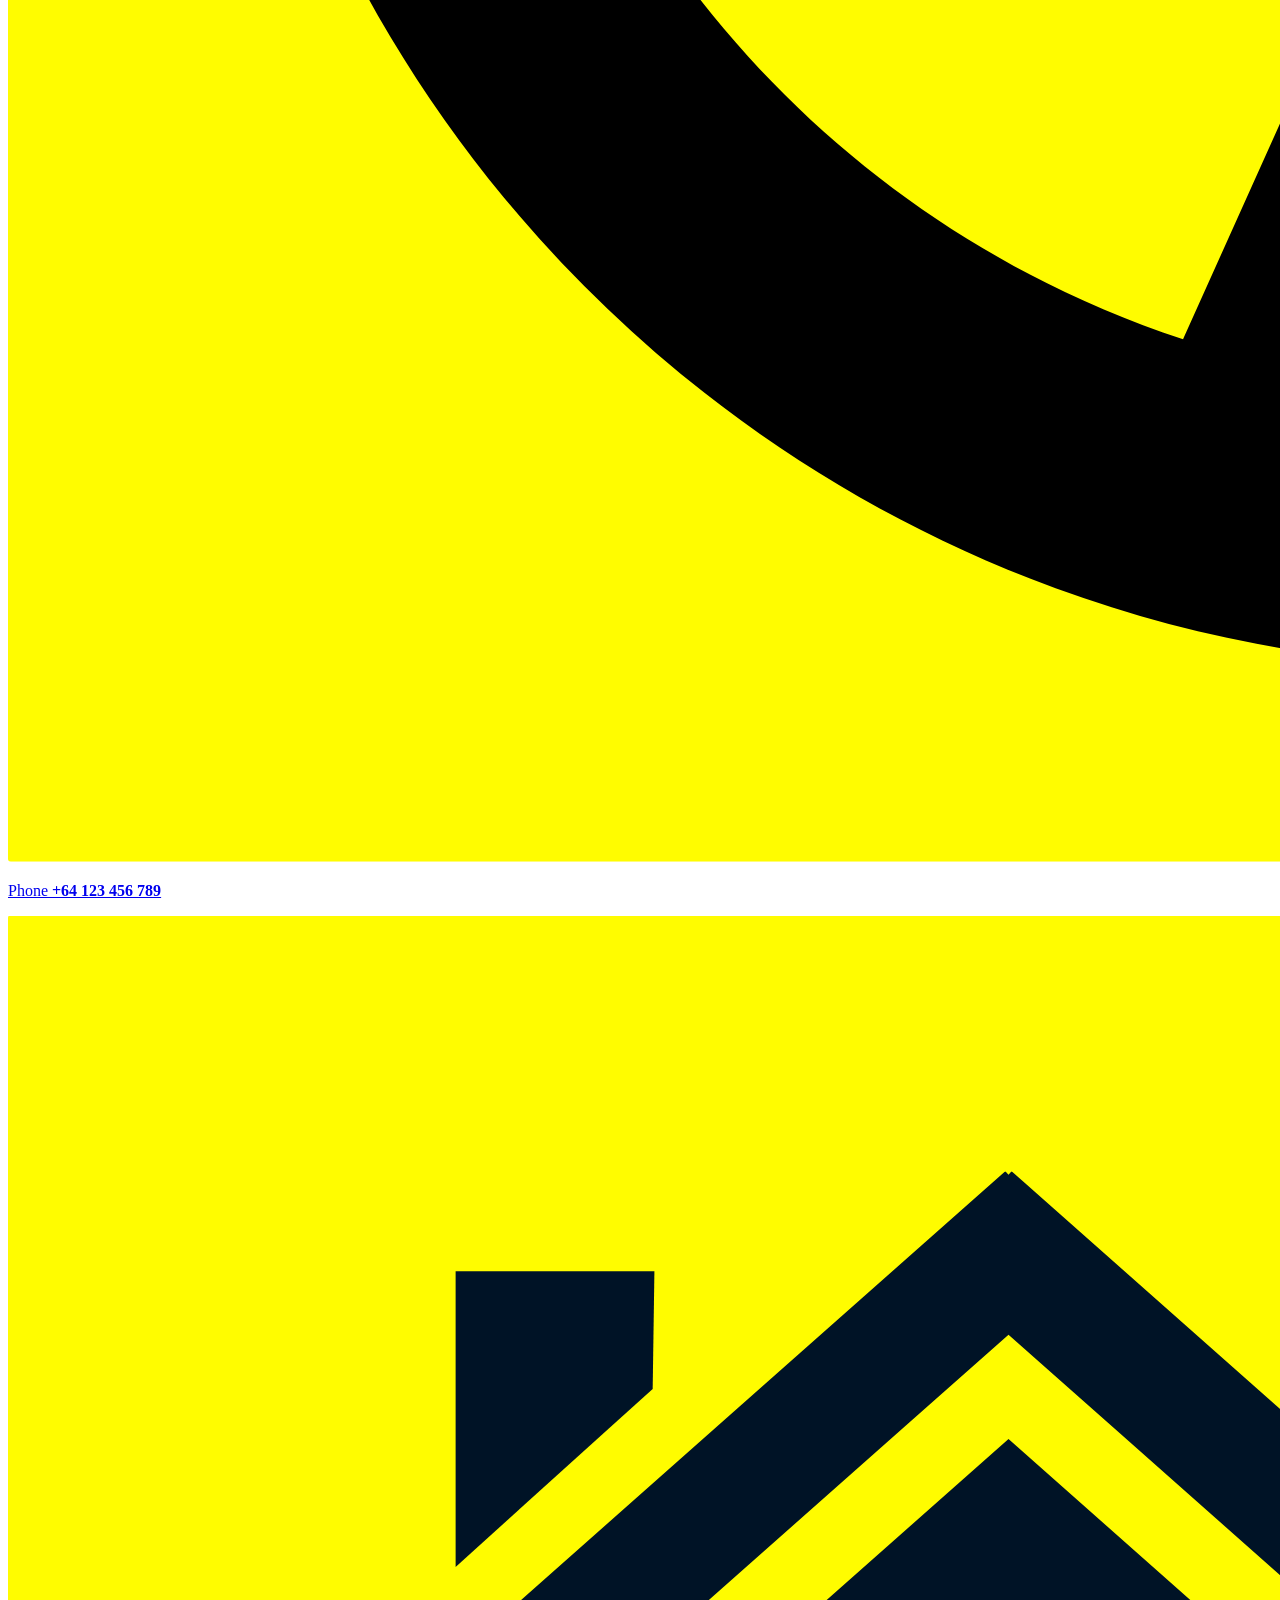
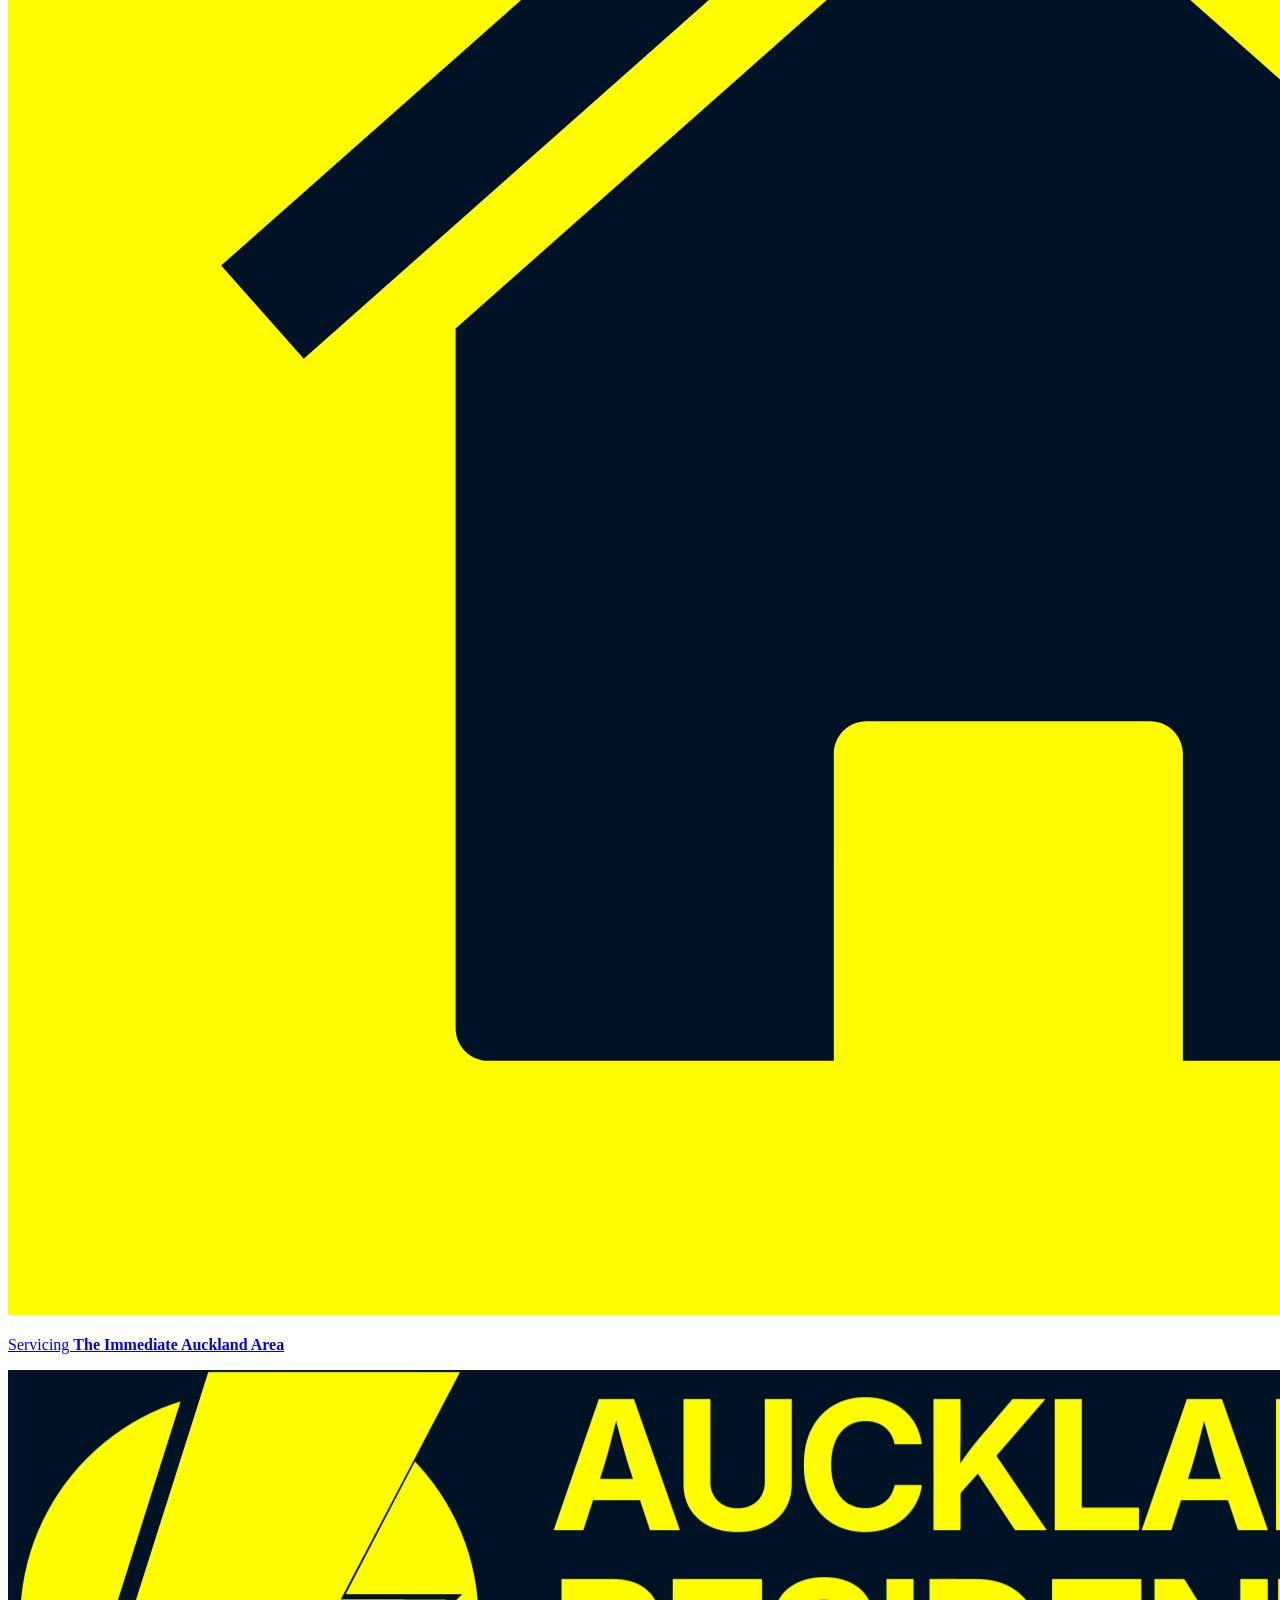
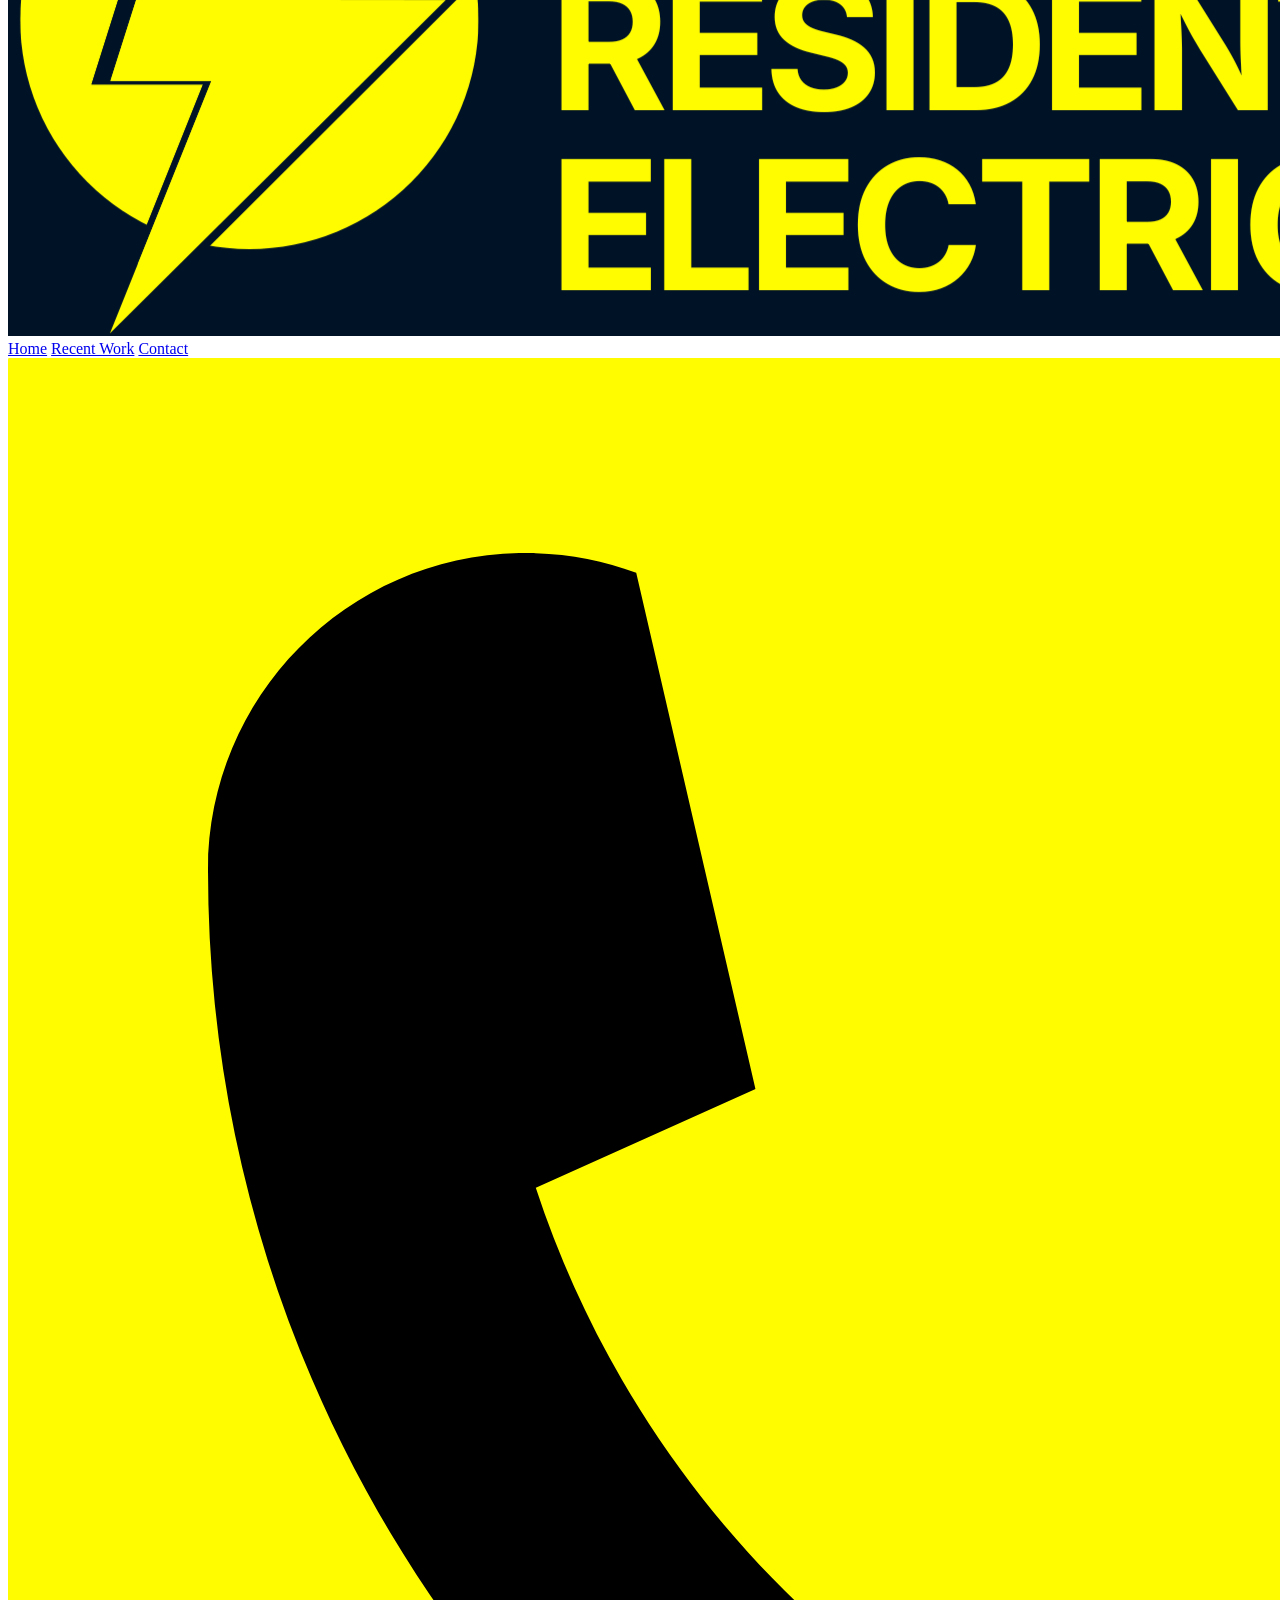
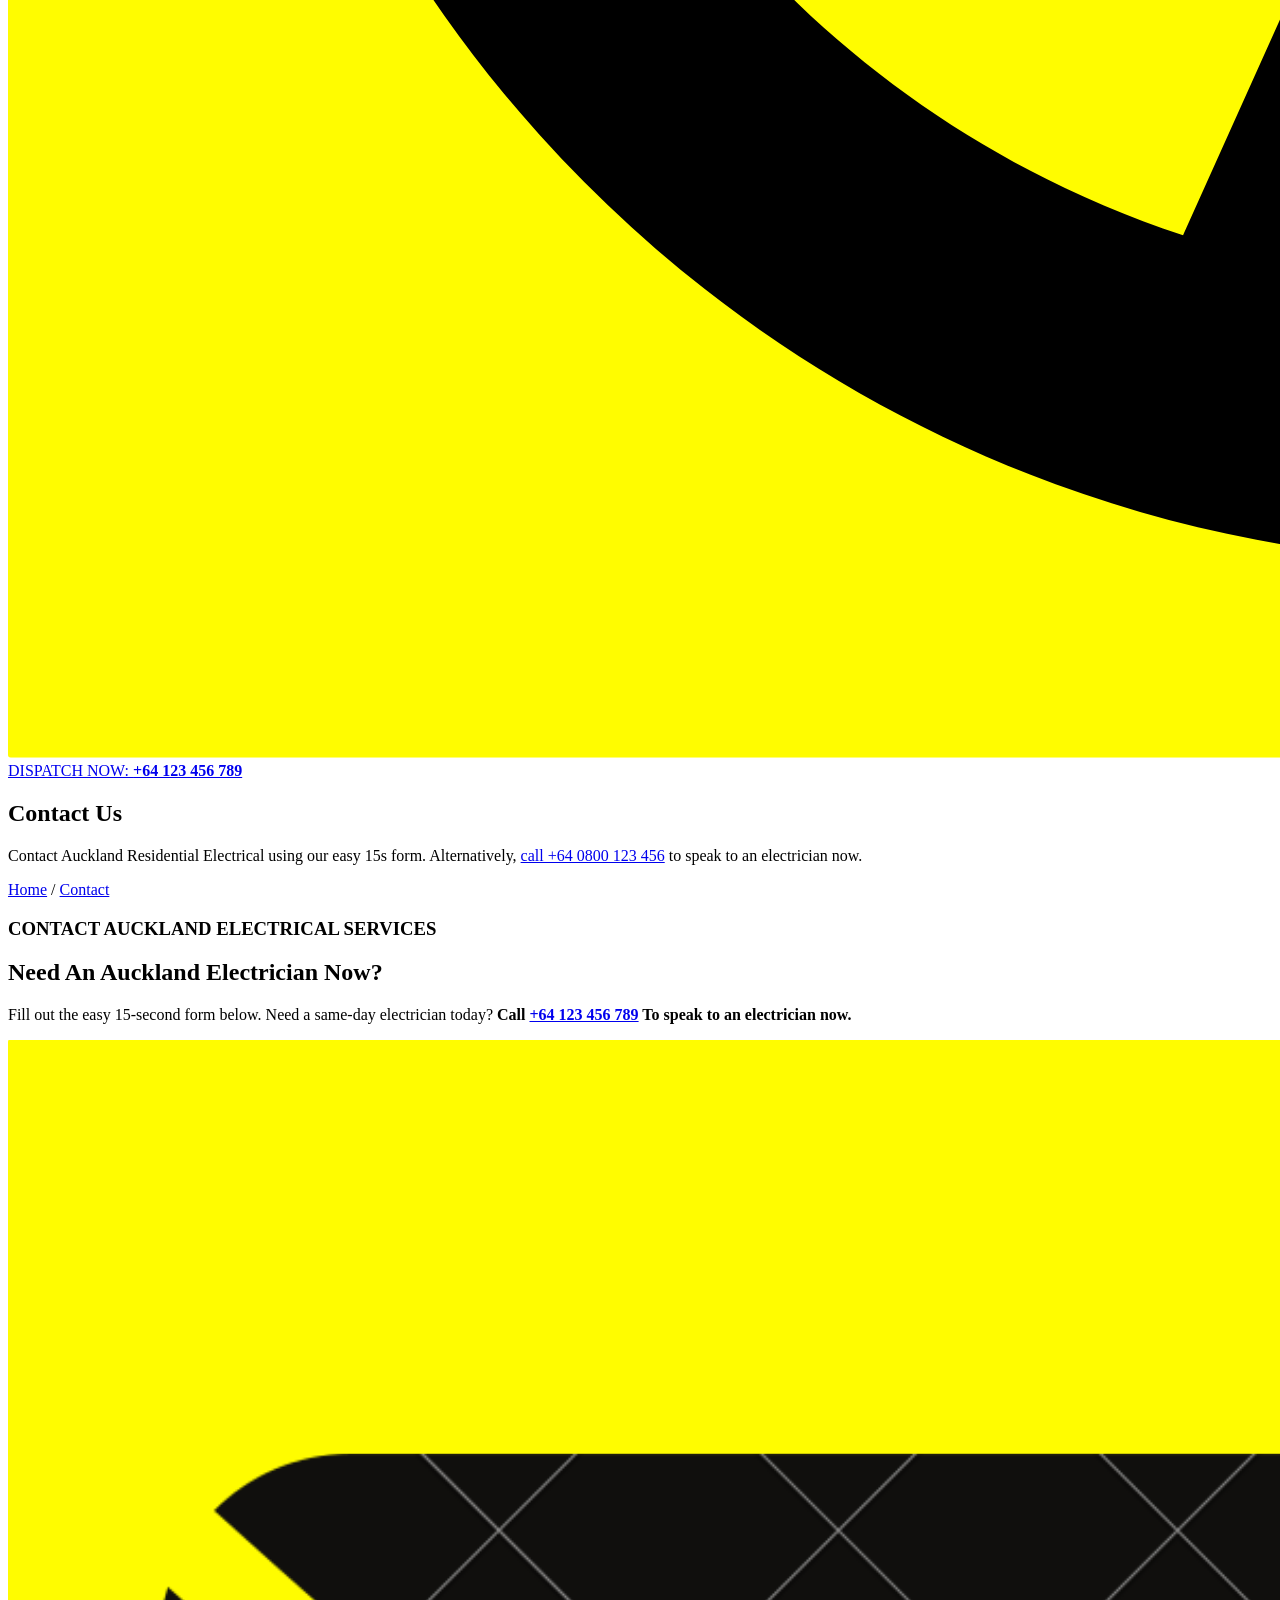
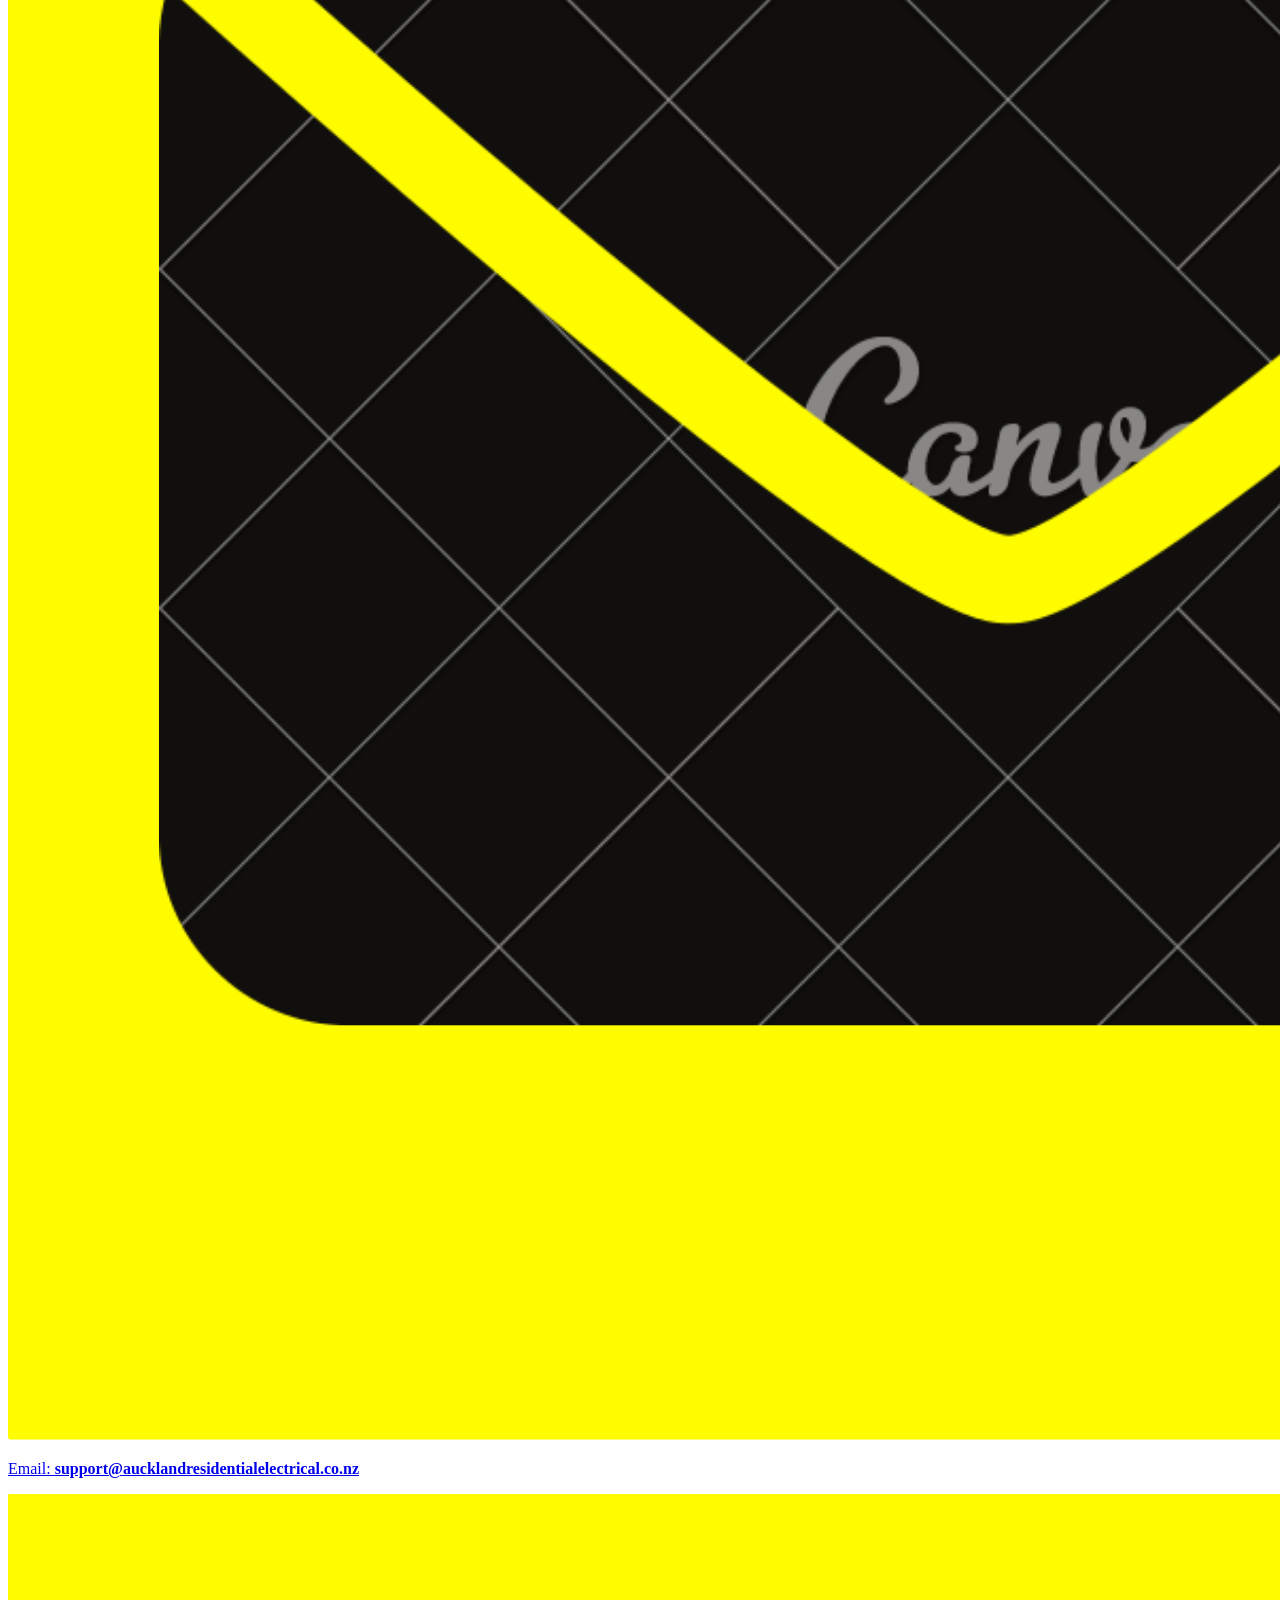
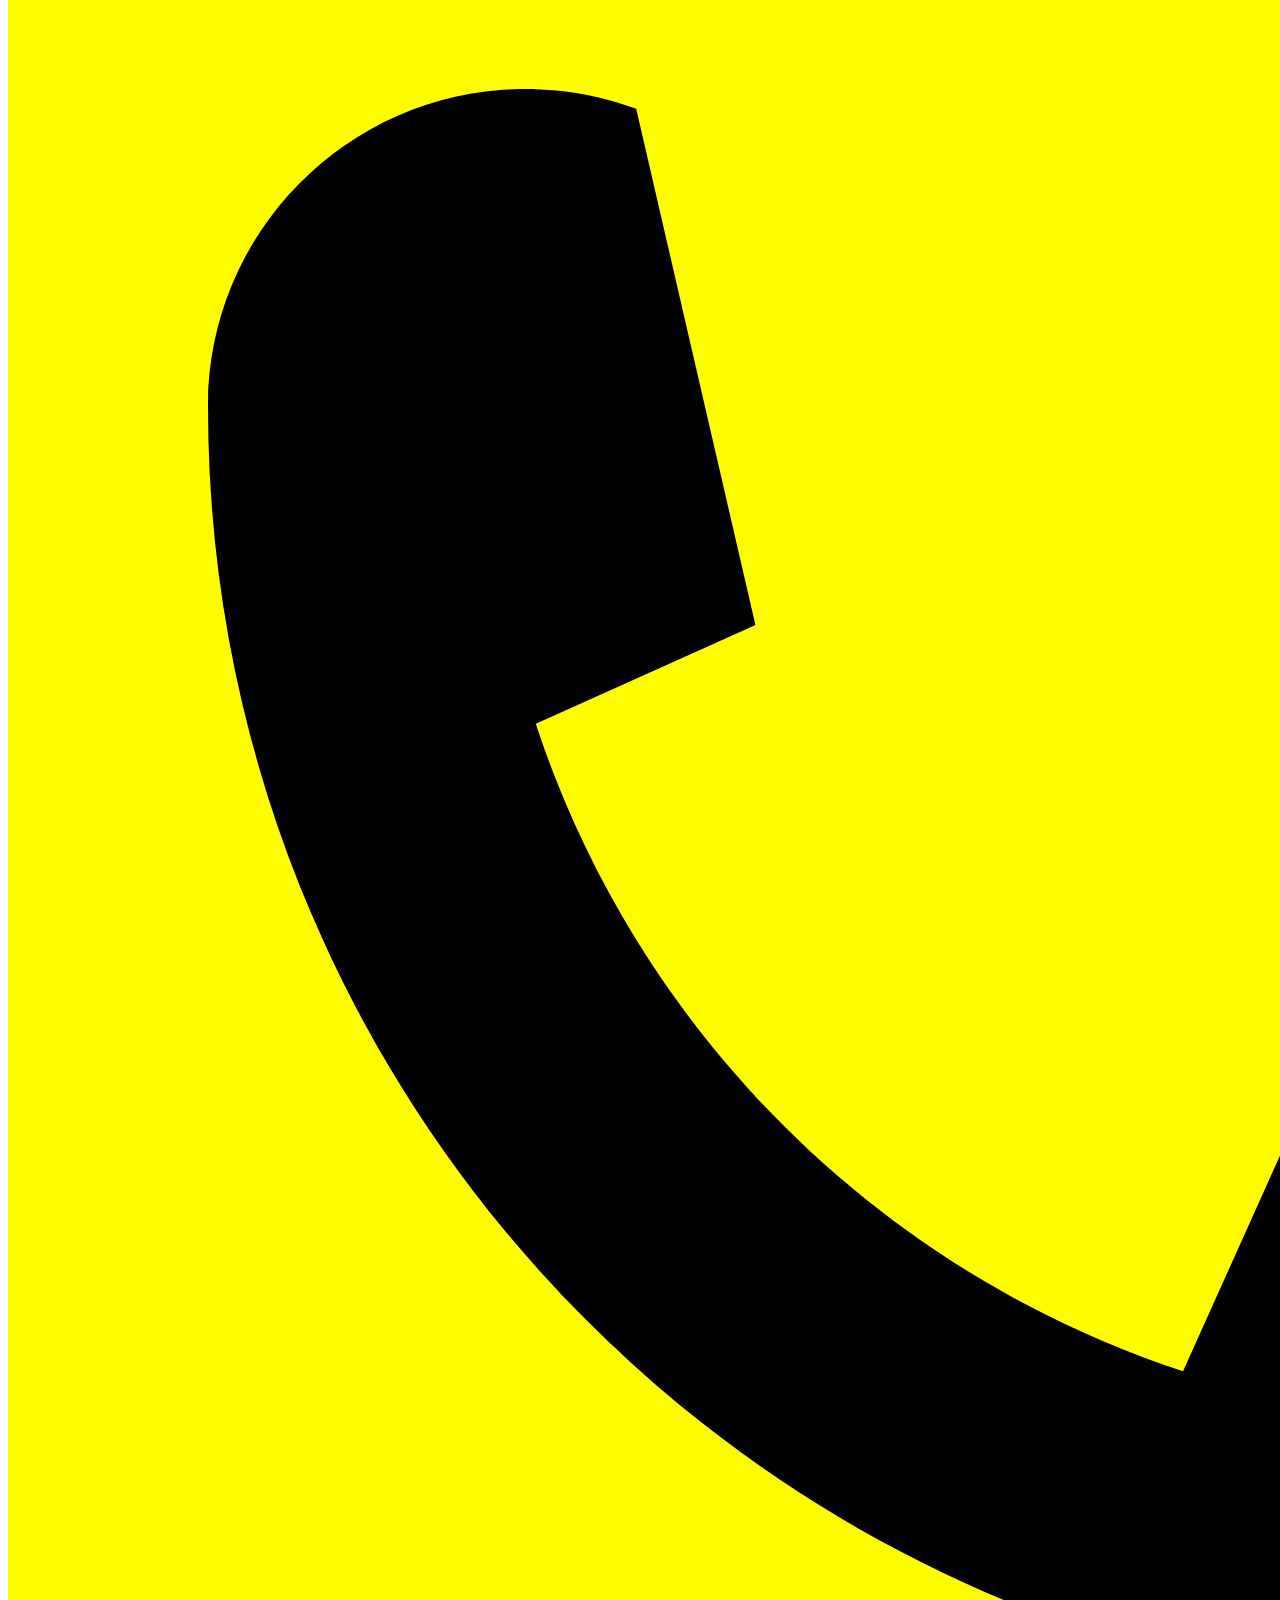
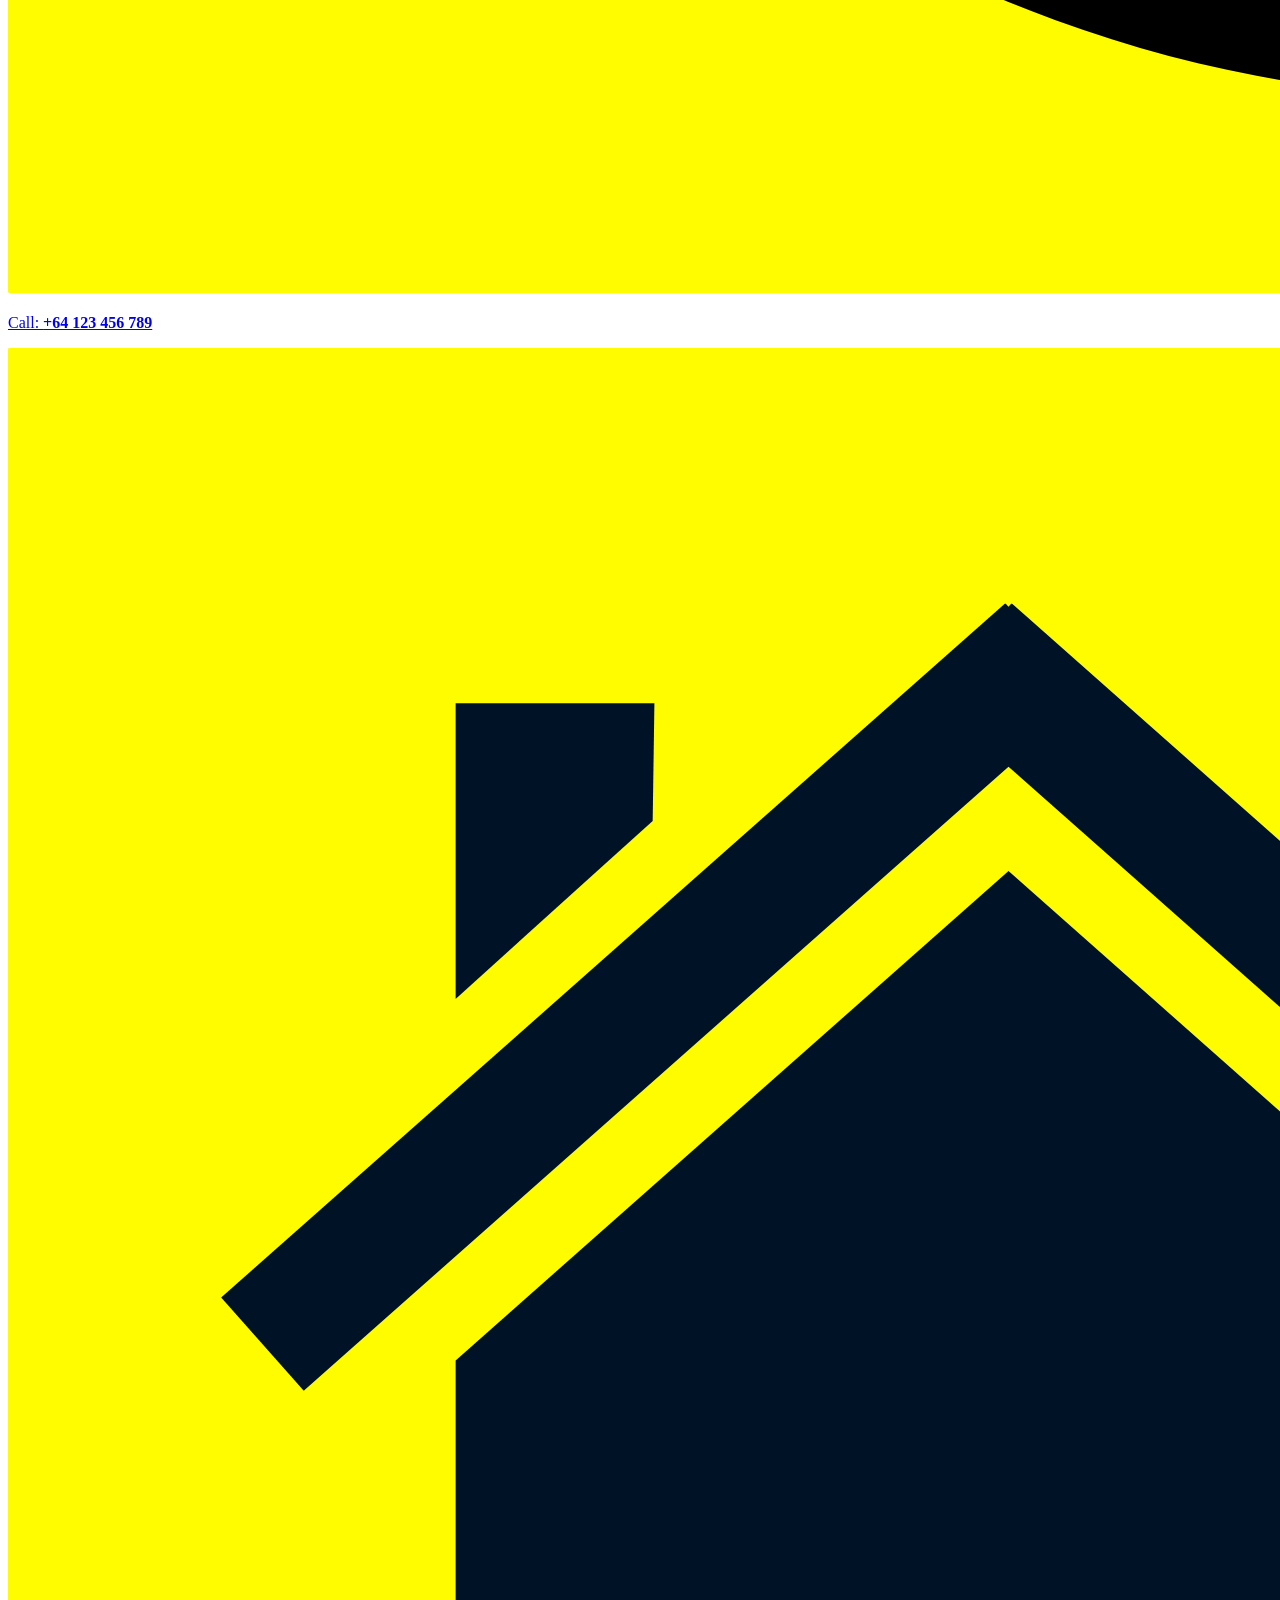
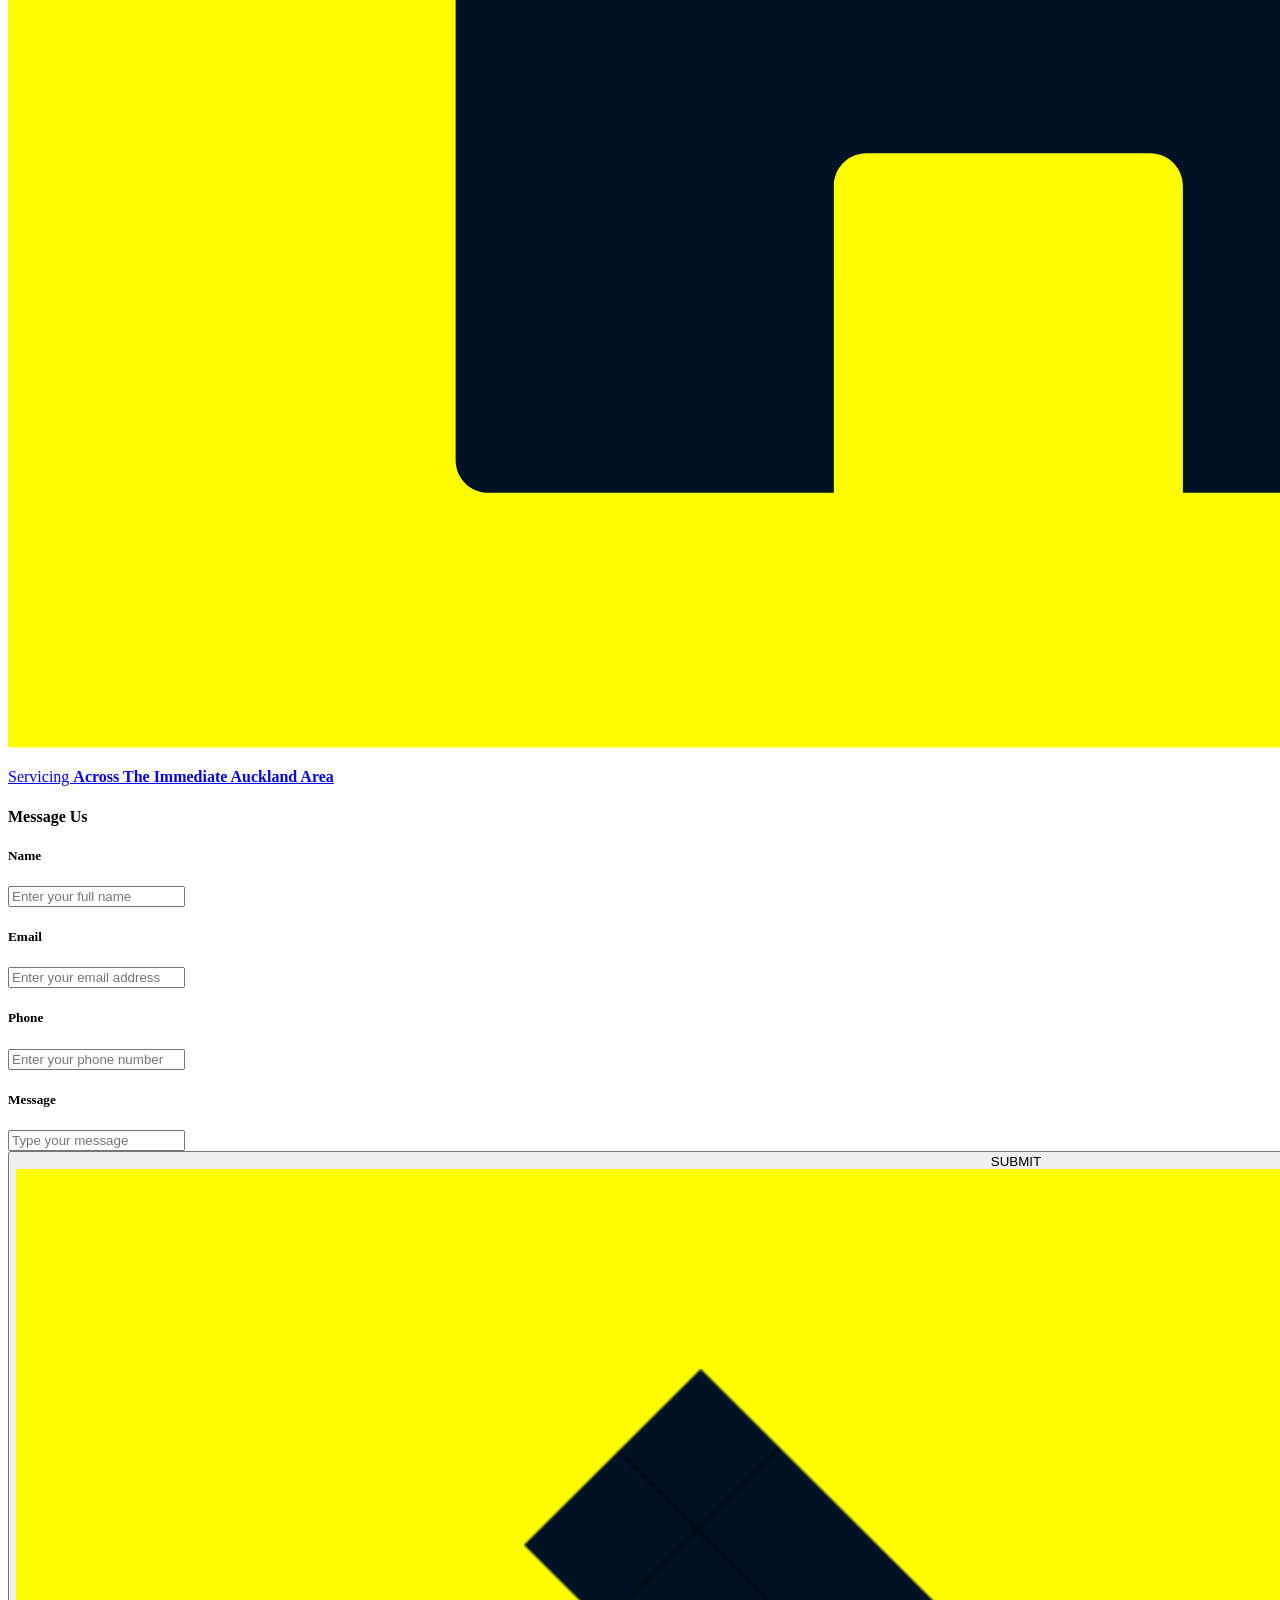
==== commit 4323e975: "Fixes" ====
--- a/contact.html
+++ b/contact.html
@@ -46,17 +46,19 @@
             </div>
             <!--The main header content container, such as logo and nav bar-->
             <div class="header-main">
-                <img class="header-logo" src="../images/main-images/Auckland_Residential_Electrical_Logo_Cropped.jpg" alt="Auckland Residential Electrical Logo" href=".html\index.html">
+                <a style="text-decoration: none;"  href="../html/index.html">
+                    <img class="header-logo" src="../images/main-images/Auckland_Residential_Electrical_Logo_Cropped.jpg" alt="Auckland Residential Electrical Logo">
+                </a>
                 <div class="header-navigation-bar">
                     <a class="header-navigation-button" href="../html/index.html" target="_blank">Home</a>
                     <a class="header-navigation-button" href="../html/recent-work.html" target="_blank">Recent Work</a>
                     <a class="header-navigation-button" href="../html/contact.html" target="_blank">Contact</a>
                 </div>
                 <!--The phone call CTA button acts as a button AND as a container for icon + text-->
-                <button class="header-phone-call-button" href="tel:+64 123 456 789">
+                <a class="header-phone-call-button" href="tel:+64123456789">
                     <img class="header-phone-call-button-phone-icon" src="../images/icons/phone_number_icon.png" alt="Phone Call Icon">
                     DISPATCH NOW: <strong>+64 123 456 789</strong>
-                </button>
+                </a>
             </div>
         </header>
         <main>
@@ -79,19 +81,19 @@
                             <h2>Need An Auckland Electrician Now?</h2>
                             <p>Fill out the easy 15-second form below. Need a same-day electrician today? <strong>Call <a class="contact-section-call-link" href="tel:+64 123456789">+64 123 456 789</a> To speak to an electrician now.</strong></p>
                         </div>
-                        <div class="contact-details-container" href="mailto:support@aucklandresidential.co.nz">
-                            <div class="contact-detail">
-                                <img class="contact-detail-icon" href="mailto:support@aucklandresidential.co.nz" src="../images/icons/email_address_icon.png" alt="Email Address Icon">
-                                <p class="contact-detail-text" href="mailto:support@aucklandresidential.co.nz">Email: <strong>support@aucklandresidentialelectrical.co.nz</strong></p>
-                            </div>
-                            <div class="contact-detail" href="tel:+64 123456789">
-                                <img class="contact-detail-icon" href="tel:+64 123456789" src="../images/icons/phone_number_icon.png" alt="Phone Number Icon">
-                                <p class="contact-detail-text" href="tel:+64 123456789">Call: <strong>+64 123 456 789</strong></p>
-                            </div>
-                            <div class="contact-detail" href="https://maps.google.com/auckland-residential-electrical" target="_blank">
-                                <img class="contact-detail-icon" href="https://maps.google.com/auckland-residential-electrical" target="_blank" src="../images/icons/home_icon.png" alt="Home Icon">
-                                <p class="contact-detail-text" href="https://maps.google.com/auckland-residential-electrical" target="_blank">Servicing <strong>Across The Immediate Auckland Area</strong></p>
-                            </div>
+                        <div class="contact-details-container">
+                            <a class="contact-detail" href="mailto:support@aucklandresidential.co.nz">
+                                <img class="contact-detail-icon" src="../images/icons/email_address_icon.png" alt="Email Address Icon">
+                                <p class="contact-detail-text" >Email: <strong>support@aucklandresidentialelectrical.co.nz</strong></p>
+                            </a>
+                            <a class="contact-detail" href="tel:+64 123456789">
+                                <img class="contact-detail-icon" src="../images/icons/phone_number_icon.png" alt="Phone Number Icon">
+                                <p class="contact-detail-text">Call: <strong>+64 123 456 789</strong></p>
+                            </a>
+                            <a class="contact-detail" href="https://maps.google.com/auckland-residential-electrical" target="_blank">
+                                <img class="contact-detail-icon" src="../images/icons/home_icon.png" alt="Home Icon">
+                                <p class="contact-detail-text">Servicing <strong>Across The Immediate Auckland Area</strong></p>
+                            </a>
                         </div>
                         <form class="contact-section-form">
                             <h4 class="contact-form-header">Message Us</h4>
@@ -124,13 +126,13 @@
             </section>
         </main>
         <footer>
-            <div class="footer-top-div" href="tel:+64 123456789">
+            <a class="footer-top-div" href="tel:+64123456789">
                 <img class="footer-top-div-lighting-flash-icon" src="../images/icons/lightning_flash_icon.png" alt="Lighting Flash Icon">
-                <button class="footer-top-div-call-button">
+                <span class="footer-top-div-call-button">
                     <img class="footer-top-div-call-button-phone-icon" src="../images/icons/phone_number_icon.png" alt="Phone Call Icon">
                     NEED AN ELECTRICIAN SAME-DAY? <strong>CALL <span class="footer-top-div-call-button-number-underline-text">+64 123 456 789 NOW!</span></strong>
-                </button>
-            </div>
+                </span>
+            </a>
             <div class="footer-main">
                 <img class="footer-logo" src="../images/main-images/Auckland_Residential_Electrical_Logo_Cropped.jpg" alt="Auckland Residential Electrical Logo">
                 <p style="color: #f5f5f1;">Providing reliable, rapid-response electrical repair services for homeowners in Auckland. Get a home electrical repair specialist at your home within an hour, guaranteed.</p>
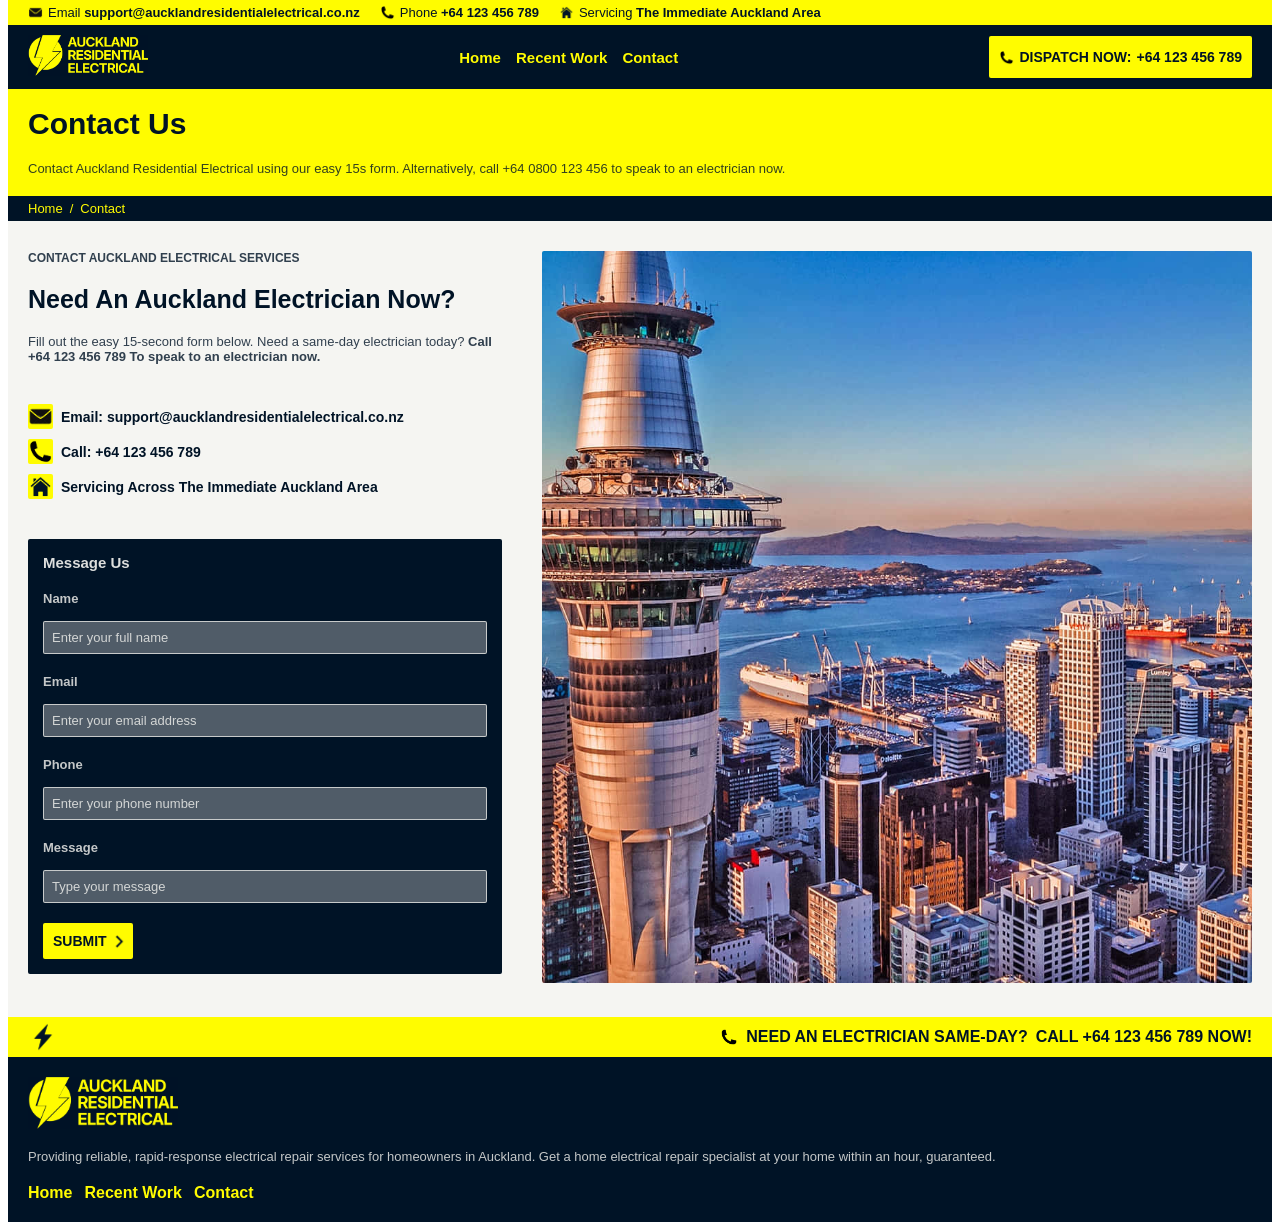
==== commit cc023b50: "Working file paths" ====
--- a/contact.html
+++ b/contact.html
@@ -8,9 +8,9 @@
         <meta charset="UTF-8">
 
         <!--CSS stylesheet connections-->
-        <link rel="stylesheet" href="../css/main.css">
-        <link rel="stylesheet" href="../css/global.css">
-        <link rel="stylesheet" href="../css/contact.css">
+        <link rel="stylesheet" href="main.css">
+        <link rel="stylesheet" href="global.css">
+        <link rel="stylesheet" href="contact.css">
         
         <!--Inter font connection-->
         <link rel="preconnect" href="https://fonts.googleapis.com">
@@ -32,31 +32,31 @@
             <!--The yellow bar at the top of the header. Displays email, phone, & service area buttons in a thin row-->
             <div class="header-top-bar">
                 <a class="header-top-bar-contact-button" href="mailto:support@aucklandresidentialelectrical.co.nz"> <!--'a' element acts as a link AND container for icon & text-->
-                    <img class="header-top-bar-contact-button-icon" src="../images/icons/email_address_icon.png" alt="Email Address Icon">
+                    <img class="header-top-bar-contact-button-icon" src="images/icons/email_address_icon.png" alt="Email Address Icon">
                     <p class="header-top-bar-contact-button-text">Email <strong>support@aucklandresidentialelectrical.co.nz</strong></p>
                 </a>
                 <a class="header-top-bar-contact-button" href="tel:+64 123 456 789"> <!--'a' element acts as a link AND container for icon & text-->
-                    <img class="header-top-bar-contact-button-icon" src="../images/icons/phone_number_icon.png" alt="Phone Number Icon">
+                    <img class="header-top-bar-contact-button-icon" src="images/icons/phone_number_icon.png" alt="Phone Number Icon">
                     <p class="header-top-bar-contact-button-text">Phone <strong>+64 123 456 789</strong></p>
                 </a>
                 <a class="header-top-bar-contact-button" href="https://maps.google.com/aucklandresidentialelectrical.co.nz" target="_blank"> <!--'a' element acts as a link AND container for icon & text-->
-                    <img class="header-top-bar-contact-button-icon" src="../images/icons/home_icon.png" alt="Service Area Icon">
+                    <img class="header-top-bar-contact-button-icon" src="images/icons/home_icon.png" alt="Service Area Icon">
                     <p class="header-top-bar-contact-button-text">Servicing <strong>The Immediate Auckland Area</strong></p>
                 </a>
             </div>
             <!--The main header content container, such as logo and nav bar-->
             <div class="header-main">
-                <a style="text-decoration: none;"  href="../html/index.html">
-                    <img class="header-logo" src="../images/main-images/Auckland_Residential_Electrical_Logo_Cropped.jpg" alt="Auckland Residential Electrical Logo">
+                <a style="text-decoration: none;"  href="index.html">
+                    <img class="header-logo" src="images/main-images/Auckland_Residential_Electrical_Logo_Cropped.jpg" alt="Auckland Residential Electrical Logo">
                 </a>
                 <div class="header-navigation-bar">
-                    <a class="header-navigation-button" href="../html/index.html" target="_blank">Home</a>
-                    <a class="header-navigation-button" href="../html/recent-work.html" target="_blank">Recent Work</a>
-                    <a class="header-navigation-button" href="../html/contact.html" target="_blank">Contact</a>
+                    <a class="header-navigation-button" href="index.html" target="_blank">Home</a>
+                    <a class="header-navigation-button" href="recent-work.html" target="_blank">Recent Work</a>
+                    <a class="header-navigation-button" href="contact.html" target="_blank">Contact</a>
                 </div>
                 <!--The phone call CTA button acts as a button AND as a container for icon + text-->
                 <a class="header-phone-call-button" href="tel:+64123456789">
-                    <img class="header-phone-call-button-phone-icon" src="../images/icons/phone_number_icon.png" alt="Phone Call Icon">
+                    <img class="header-phone-call-button-phone-icon" src="images/icons/phone_number_icon.png" alt="Phone Call Icon">
                     DISPATCH NOW: <strong>+64 123 456 789</strong>
                 </a>
             </div>
@@ -70,7 +70,7 @@
                     </div>
                 </div>
                 <div class="breadcrumb-container">
-                    <p class="breadcrumb"><a class="breadcrumb-link" href="../html/index.html" target="_blank">Home</a> / <a class="breadcrumb-link" href="../html/contact.html" target="_blank">Contact</a></p>
+                    <p class="breadcrumb"><a class="breadcrumb-link" href="index.html" target="_blank">Home</a> / <a class="breadcrumb-link" href="contact.html" target="_blank">Contact</a></p>
                 </div>
             </section>
             <section class="contact-section">
@@ -83,15 +83,15 @@
                         </div>
                         <div class="contact-details-container">
                             <a class="contact-detail" href="mailto:support@aucklandresidential.co.nz">
-                                <img class="contact-detail-icon" src="../images/icons/email_address_icon.png" alt="Email Address Icon">
+                                <img class="contact-detail-icon" src="images/icons/email_address_icon.png" alt="Email Address Icon">
                                 <p class="contact-detail-text" >Email: <strong>support@aucklandresidentialelectrical.co.nz</strong></p>
                             </a>
                             <a class="contact-detail" href="tel:+64 123456789">
-                                <img class="contact-detail-icon" src="../images/icons/phone_number_icon.png" alt="Phone Number Icon">
+                                <img class="contact-detail-icon" src="images/icons/phone_number_icon.png" alt="Phone Number Icon">
                                 <p class="contact-detail-text">Call: <strong>+64 123 456 789</strong></p>
                             </a>
                             <a class="contact-detail" href="https://maps.google.com/auckland-residential-electrical" target="_blank">
-                                <img class="contact-detail-icon" src="../images/icons/home_icon.png" alt="Home Icon">
+                                <img class="contact-detail-icon" src="images/icons/home_icon.png" alt="Home Icon">
                                 <p class="contact-detail-text">Servicing <strong>Across The Immediate Auckland Area</strong></p>
                             </a>
                         </div>
@@ -115,31 +115,31 @@
                             </div>
                             <button class="form-submit-button">
                                 SUBMIT
-                                <img class="form-submit-button-icon" src="../images/icons/right_arrow_icon.png" alt="Right Arrow Icon">
+                                <img class="form-submit-button-icon" src="images/icons/right_arrow_icon.png" alt="Right Arrow Icon">
                             </button>
                         </form>
                     </div>
                     <div class="contact-section-right-image-container">
-                        <img class="contact-section-right-image" src="../images/main-images/auckland_city_five.jpg" alt="Auckland Residential Electrical Electrician On Phone With Customer In Company Van">
+                        <img class="contact-section-right-image" src="images/main-images/auckland_city_five.jpg" alt="Auckland Residential Electrical Electrician On Phone With Customer In Company Van">
                     </div>
                 </div>
             </section>
         </main>
         <footer>
             <a class="footer-top-div" href="tel:+64123456789">
-                <img class="footer-top-div-lighting-flash-icon" src="../images/icons/lightning_flash_icon.png" alt="Lighting Flash Icon">
+                <img class="footer-top-div-lighting-flash-icon" src="images/icons/lightning_flash_icon.png" alt="Lighting Flash Icon">
                 <span class="footer-top-div-call-button">
-                    <img class="footer-top-div-call-button-phone-icon" src="../images/icons/phone_number_icon.png" alt="Phone Call Icon">
+                    <img class="footer-top-div-call-button-phone-icon" src="images/icons/phone_number_icon.png" alt="Phone Call Icon">
                     NEED AN ELECTRICIAN SAME-DAY? <strong>CALL <span class="footer-top-div-call-button-number-underline-text">+64 123 456 789 NOW!</span></strong>
                 </span>
             </a>
             <div class="footer-main">
-                <img class="footer-logo" src="../images/main-images/Auckland_Residential_Electrical_Logo_Cropped.jpg" alt="Auckland Residential Electrical Logo">
+                <img class="footer-logo" src="images/main-images/Auckland_Residential_Electrical_Logo_Cropped.jpg" alt="Auckland Residential Electrical Logo">
                 <p style="color: #f5f5f1;">Providing reliable, rapid-response electrical repair services for homeowners in Auckland. Get a home electrical repair specialist at your home within an hour, guaranteed.</p>
                 <div class="footer-navigation-bar">
-                    <a class="footer-navigation-button" href="../html/index.html" target="_blank">Home</a>
-                    <a class="footer-navigation-button" href="../html/recent-work.html" target="_blank">Recent Work</a>
-                    <a class="footer-navigation-button" href="../html/contact.html" target="_blank">Contact</a>
+                    <a class="footer-navigation-button" href="index.html" target="_blank">Home</a>
+                    <a class="footer-navigation-button" href="recent-work.html" target="_blank">Recent Work</a>
+                    <a class="footer-navigation-button" href="contact.html" target="_blank">Contact</a>
                 </div>
             </div>
         </footer>
--- a/main.css
+++ b/main.css
@@ -0,0 +1,115 @@
+/** COLOURS:
+
+    BLACK: #001326
+    WHITE: #f5f5f1
+    YELLOW: #fffc00
+
+**/
+
+section {
+    padding-top: 30px;
+    padding-bottom: 30px;
+    padding-left: 20px;
+    padding-right: 20px;
+    background-color: #f5f5f1;
+}
+
+h1, h2, h3, h4, h5, h6, p, button, a {
+    font-family: 'Inter', 'Roboto', 'Google Sans', arial;
+    line-height: normal;
+    letter-spacing: normal;
+    margin: 0;
+    padding: 0;
+    color: #001326
+}
+h1 {
+    font-weight: bold;
+    font-size: 35px;
+    opacity: 1;
+}
+h2 {
+    font-weight: bold;
+    font-size: 25px;
+    opacity: 1;
+}
+h3 {
+    font-weight: bold;
+    font-size: 12px;
+    opacity: 0.8;
+}
+h4 {
+    font-weight: bold;
+    font-size: 15px;
+    opacity: 0.9;
+}
+h5 {
+    font-weight: bold;
+    font-size: 14px;
+    opacity: 0.8;
+}
+h6 {
+    font-weight: bold;
+    font-size: 13px;
+    opacity: 0.8;
+}
+p {
+    font-weight: normal;
+    font-size: 13px;
+    opacity: 0.8;
+}
+
+a {
+    font-weight: normal;
+    font-size: 13px;
+    text-decoration: none;
+}
+
+.main-call-to-action-button-container {
+    display: flex;
+    flex-direction: column;
+    gap: 5px;
+    opacity: 1;
+    text-decoration: none;
+
+    width: 190px;
+}
+.main-call-to-action-button {
+    background-color: #fffc00;
+    opacity: 1;
+    border: none;
+    border-radius: 2px;
+
+    font-size: 15px;
+    font-weight: bold;
+
+    padding: 10px;
+
+    display: flex;
+    flex-direction: row;
+    gap: 5px;
+    align-items: center;
+    text-decoration: none;
+
+    transition: opacity 0.1s;
+}
+.main-call-to-action-button:hover { opacity: 0.8 }
+.main-call-to-action-button-phone-icon {
+    width: 17px;
+    object-fit: cover;
+}
+.main-call-to-action-button-under-text {
+    font-weight: normal;
+    font-size: 12px;
+    opacity: 0.8;
+}
+
+.content-container {
+    display: flex;
+    flex-direction: column;
+    gap: 40px;
+}
+.text-container {
+    display: flex;
+    flex-direction: column;
+    gap: 20px;
+}
--- a/global.css
+++ b/global.css
@@ -0,0 +1,246 @@
+/* HEADER */
+
+header {
+    background-color: #001326;
+    position: fixed;
+    top: 0;
+    left: 8px;
+    right: 8px;
+    opacity: 1;
+    z-index: 1000;
+}
+
+.header-top-bar {
+    background-color: #fffc00;
+
+    display: flex;
+    flex-direction: row;
+    gap: 20px;
+    align-items: center;
+
+    padding-top: 5px;
+    padding-bottom: 5px;
+    padding-left: 20px;
+    padding-right: 20px;
+}
+.header-top-bar-contact-button {
+    display: flex;
+    flex-direction: row;
+    gap: 5px;
+    align-items: center;
+    text-decoration: none;
+    opacity: 1;
+}
+.header-top-bar-contact-button-icon {
+    width: 15px;
+    object-fit: cover;
+    text-decoration: none;
+    opacity: 1;
+}
+.header-top-bar-contact-button-text {
+    color: #001326;
+    opacity: 1;
+    text-decoration: none;
+
+    transition: text-decoration 0.1s;
+}
+.header-top-bar-contact-button:hover .header-top-bar-contact-button-text { text-decoration: underline; }
+
+.header-main {
+    display: flex;
+    flex-direction: row;
+    left: 0;
+    right: 0;
+    justify-content: space-between;
+    align-items: center;
+
+    padding-top: 10px;
+    padding-bottom: 10px;
+    padding-left: 20px;
+    padding-right: 20px;
+}
+.header-logo {
+    width: 120px;
+    object-fit: cover;
+}
+.header-navigation-bar {
+    display: flex;
+    flex-direction: row;
+    gap: 15px;
+    align-items: center;
+}
+.header-navigation-button {
+    font-weight: bold;
+    font-size: 15px;
+    color: #fffc00;
+    text-decoration: none;
+    opacity: 1;
+
+    transition: text-decoration 0.1s;
+}
+.header-navigation-button:hover { text-decoration: underline; }
+.header-phone-call-button {
+    background-color: #fffc00;
+    border: none;
+    border-radius: 2px;
+
+    font-size: 14px;
+    font-weight: bold;
+
+    padding-top: 13px;
+    padding-bottom: 13px;
+    padding-left: 10px;
+    padding-right: 10px;
+
+    display: flex;
+    flex-direction: row;
+    gap: 5px;
+    align-items: center;
+
+    transition: opacity 0.1s;
+}
+.header-phone-call-button:hover { opacity: 0.8; }
+.header-phone-call-button-phone-icon {
+    width: 15px;
+    object-fit: cover;
+}
+
+/* FOOTER */
+
+footer {
+    background-color: #001326;
+}
+
+.footer-top-div {
+    background-color: #fffc00;
+    opacity: 1;
+
+    padding-top: 5px;
+    padding-bottom: 5px;
+    padding-left: 20px;
+    padding-right: 20px;
+
+    display: flex;
+    flex-direction: row;
+    justify-content: space-between;
+    align-items: center;
+
+    cursor: hover;
+
+    transition: opacity 0.1s;
+}
+.footer-top-div:hover { opacity: 0.8; }
+.footer-top-div:hover .footer-top-div-call-button-number-underline-text { text-decoration: underline; }
+.footer-top-div-lighting-flash-icon {
+    width: 30px;
+    object-fit: cover;
+}
+.footer-top-div-call-button {
+    background-color: transparent;
+    opacity: 1;
+    border: none;
+
+    font-family: 'Inter', 'Roboto', 'Google Sans', arial;
+    font-weight: bold;
+    font-size: 16px;
+    line-height: normal;
+    letter-spacing: normal;
+    color: #001326;
+    text-decoration: none;
+
+    display: flex;
+    flex-direction: row;
+    gap: 8px;
+    align-items: center;
+
+    transition: text-decoration 0.1s;
+}
+.footer-top-div-call-button-phone-icon {
+    width: 18px;
+    object-fit: cover;
+    opacity: 1;
+}
+
+.footer-main {
+    background-color: #001326;
+    padding: 20px;
+
+    display: flex;
+    flex-direction: column;
+    gap: 20px;
+}
+.footer-logo {
+    width: 150px;
+    object-fit: cover;
+}
+.footer-navigation-bar {
+    display: flex;
+    flex-direction: row;
+    gap: 12px;
+    align-items: center;
+}
+.footer-navigation-button {
+    font-weight: bold;
+    font-size: 16px;
+    color: #fffc00;
+    text-decoration: none;
+    opacity: 1;
+
+    transition: text-decoration 0.1s;
+}
+.footer-navigation-button:hover { text-decoration: underline; }
+
+/* BREACRUMB SECTION*/
+
+.breadcrumb-section {
+    background-color: #fffc00;
+    padding: 0;
+
+    margin-top: 87px;
+}
+
+.breadcrumb-section-main {
+    padding: 20px;
+}
+.breadcrumb-section-h1 {
+    color: #001326;
+    font-size: 30px;
+}
+.breadcrumb-section-text {
+    color: #001326;
+}
+.breadcrumb-section-text-call-link {
+    text-decoration: none;
+    color: #001326;
+    opacity: 1;
+    transition: text-decoration, opacity 0.1s;
+}
+.breadcrumb-section-text-call-link:hover { text-decoration: underline; opacity: 1; }
+
+.breadcrumb-container {
+    background-color: #001326;
+    padding-top: 5px;
+    padding-bottom: 5px;
+    padding-left: 20px;
+    padding-right: 20px;
+    text-decoration: none;
+}
+.breadcrumb {
+    display: flex;
+    flex-direction: row;
+    gap: 7px;
+    align-items: center;
+
+    color: #fffc00;
+    text-decoration: none;
+
+    opacity: 1;
+}
+.breadcrumb-link {
+    color: #fffc00;
+    text-decoration: none;
+    transition: text-decoration 0.1s;
+
+    opacity: 1;
+}
+.breadcrumb-link:hover { text-decoration: underline; }
--- a/contact.css
+++ b/contact.css
@@ -0,0 +1,142 @@
+/* CONTACT SECTION */
+
+.contact-section { 
+    background-color: #f5f5f1e9; 
+    padding-top: 30px;
+    padding-bottom: 30px;
+    padding-left: 0;
+    padding-right: 20px;
+}
+.contact-section-two-column-layout-div {
+    display: grid;
+    grid-template-columns: 40% 60%;
+    column-gap: 40px;
+
+    padding-left: 20px;
+    padding-right: 40px;
+}
+
+.contact-section-call-link {
+    color: #001326;
+    opacity: 1;
+    font-weight: bold;
+    cursor: pointer;
+    transition: color 0.1s;
+}
+.contact-section-call-link:hover { color: blue; }
+
+.contact-details-container {
+    display: flex;
+    flex-direction: column;
+    gap: 10px;
+}
+.contact-detail {
+    display: flex;
+    flex-direction: row;
+    gap: 8px;
+    align-items: center;
+}
+.contact-detail:hover .contact-detail-text { text-decoration: underline; }
+.contact-detail-icon {
+    width: 25px;
+    object-fit: cover;
+    border: none;
+    border-radius: 2px;
+}
+.contact-detail-text {
+    font-weight: bold;
+    font-size: 14px;
+    opacity: 1;
+    text-decoration: none;
+    transition: text-decoration 0.1s;
+}
+
+.contact-section-form {
+    background-color: #001326;
+    border: none;
+    border-radius: 2px;
+
+    display: flex;
+    flex-direction: column;
+    gap: 20px;
+    
+    padding: 15px;
+}
+.contact-form-header {
+    color: #f5f5f1;
+    font-size: 15px;
+}
+.form-field-container {
+    display: flex;
+    flex-direction: column;
+    gap: 15px;
+}
+.form-field-title {
+    font-size: 13px;
+    color: #f5f5f1;
+}
+.form-field {
+    background-color: #f5f5f153;
+    border-width: 1px;
+    border-color: #f5f5f1b7;
+    border-radius: 2px;
+    border-style: solid;
+
+    padding: 8px;
+
+    font-family: 'Inter', 'Roboto', 'Google Sans', arial;
+    font-weight: normal;
+    font-size: 13px;
+    line-height: normal;
+    letter-spacing: normal;
+    color: #f5f5f1;
+}
+.form-field::placeholder {
+    font-family: 'Inter', 'Roboto', 'Google Sans', arial;
+    font-weight: normal;
+    font-size: 13px;
+    line-height: normal;
+    letter-spacing: normal;
+    color: #f5f5f1;
+    opacity: 0.8;
+}
+.form-submit-button {
+    background-color: #fffc00;
+    border: none;
+    border-radius: 2px;
+
+    display: flex;
+    flex-direction: row;
+    gap: 5px;
+
+    font-size: 14px;
+    font-weight: bold;
+
+    padding: 10px;
+
+    display: flex;
+    flex-direction: row;
+    gap: 5px;
+    align-items: center;
+
+    width: 90px;
+
+    transition: opacity 0.1s;
+}
+.form-submit-button:hover { opacity: 0.8; }
+.form-submit-button-icon {
+    width: 15px;
+    object-fit: cover;
+}
+
+.contact-section-right-image-container {
+    width: 100%;
+    height: fit-content;
+}
+.contact-section-right-image {
+    width: 100%;
+    height: 732px;
+    object-fit: cover;
+    border: none;
+    border-radius: 2px;
+}
